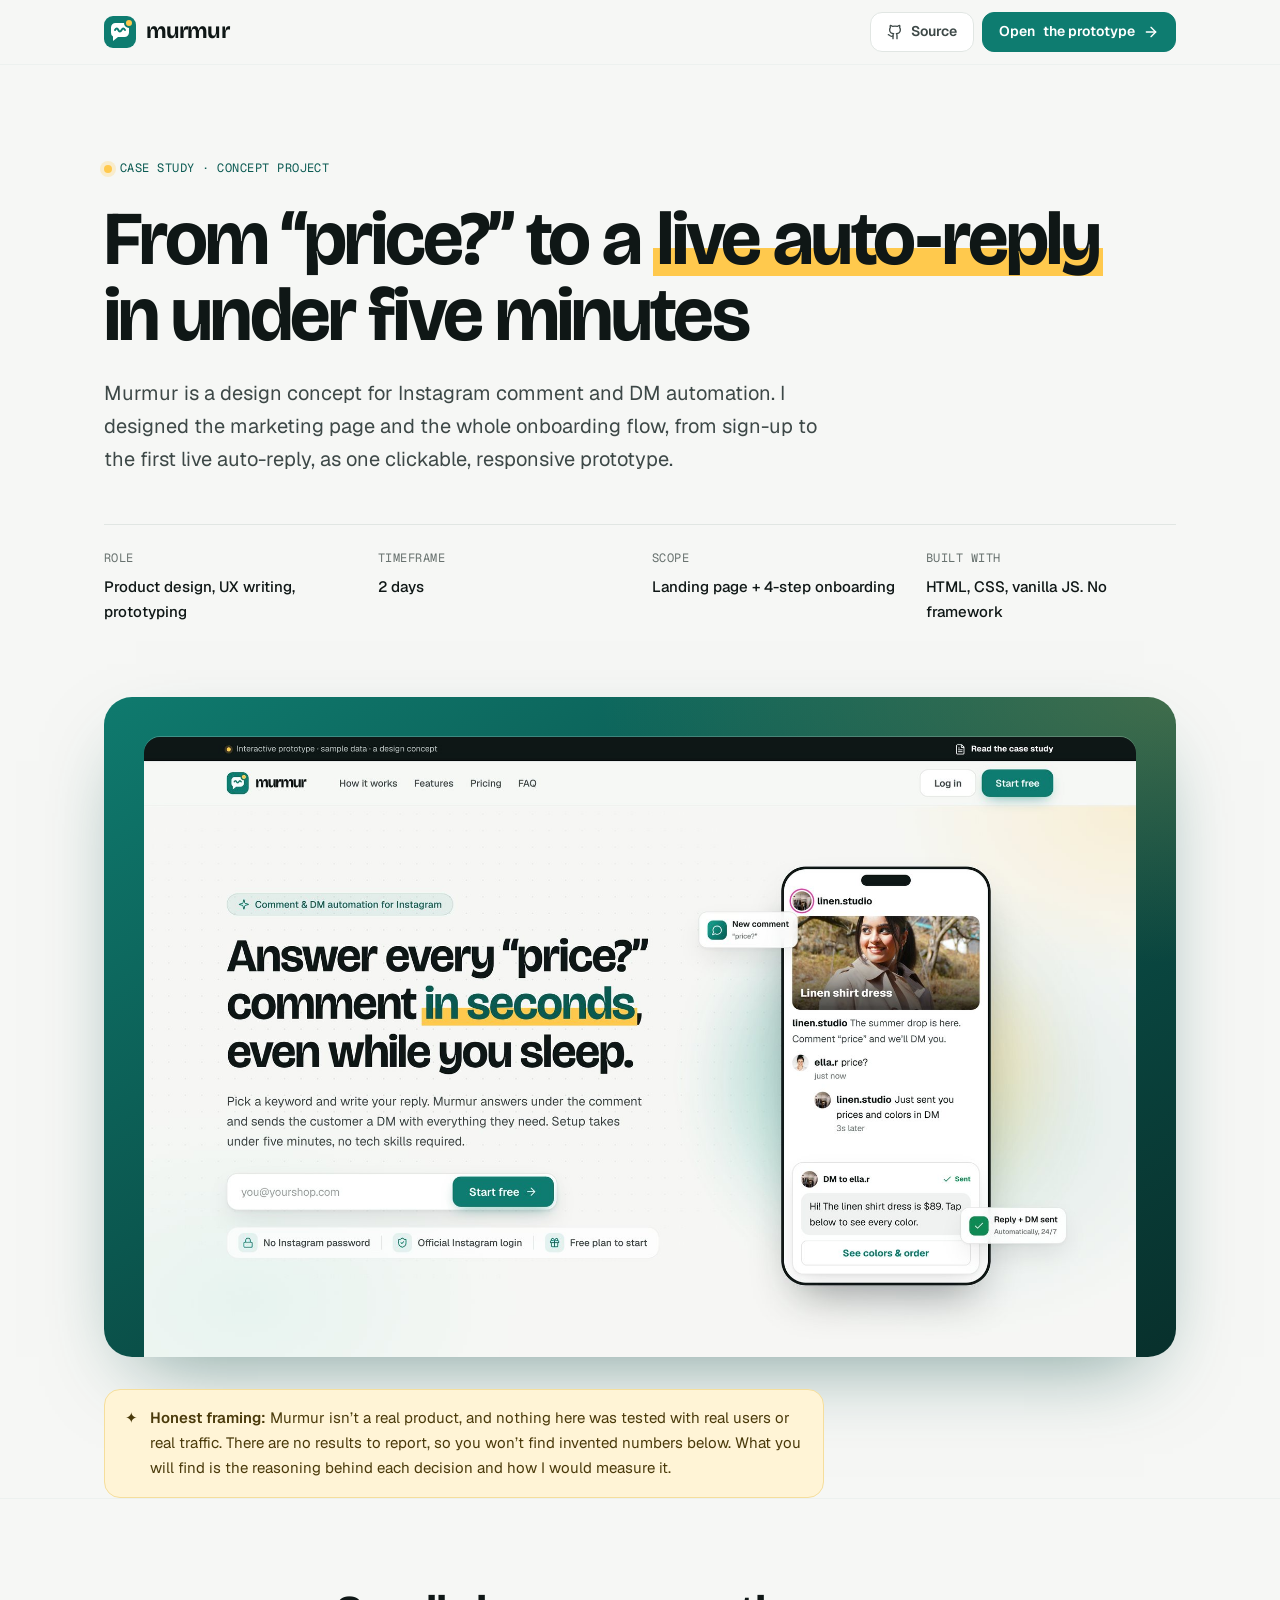
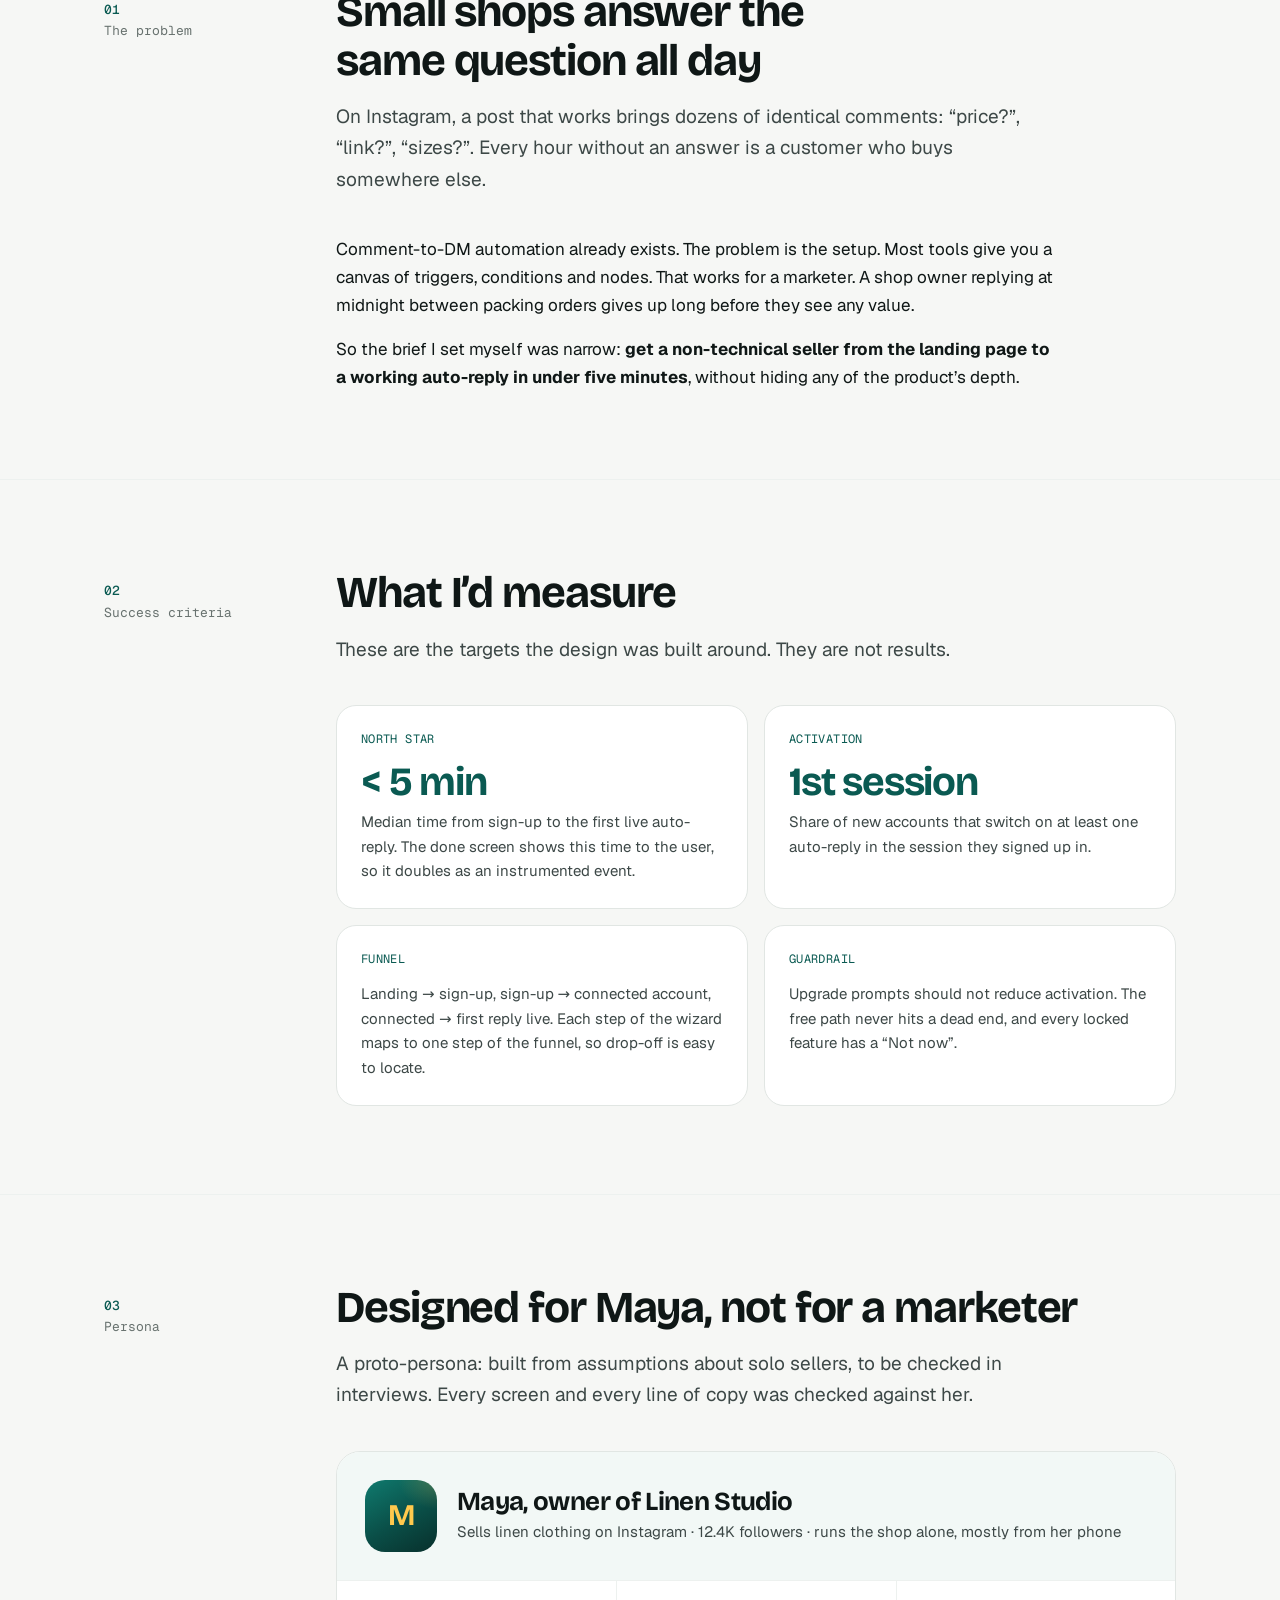
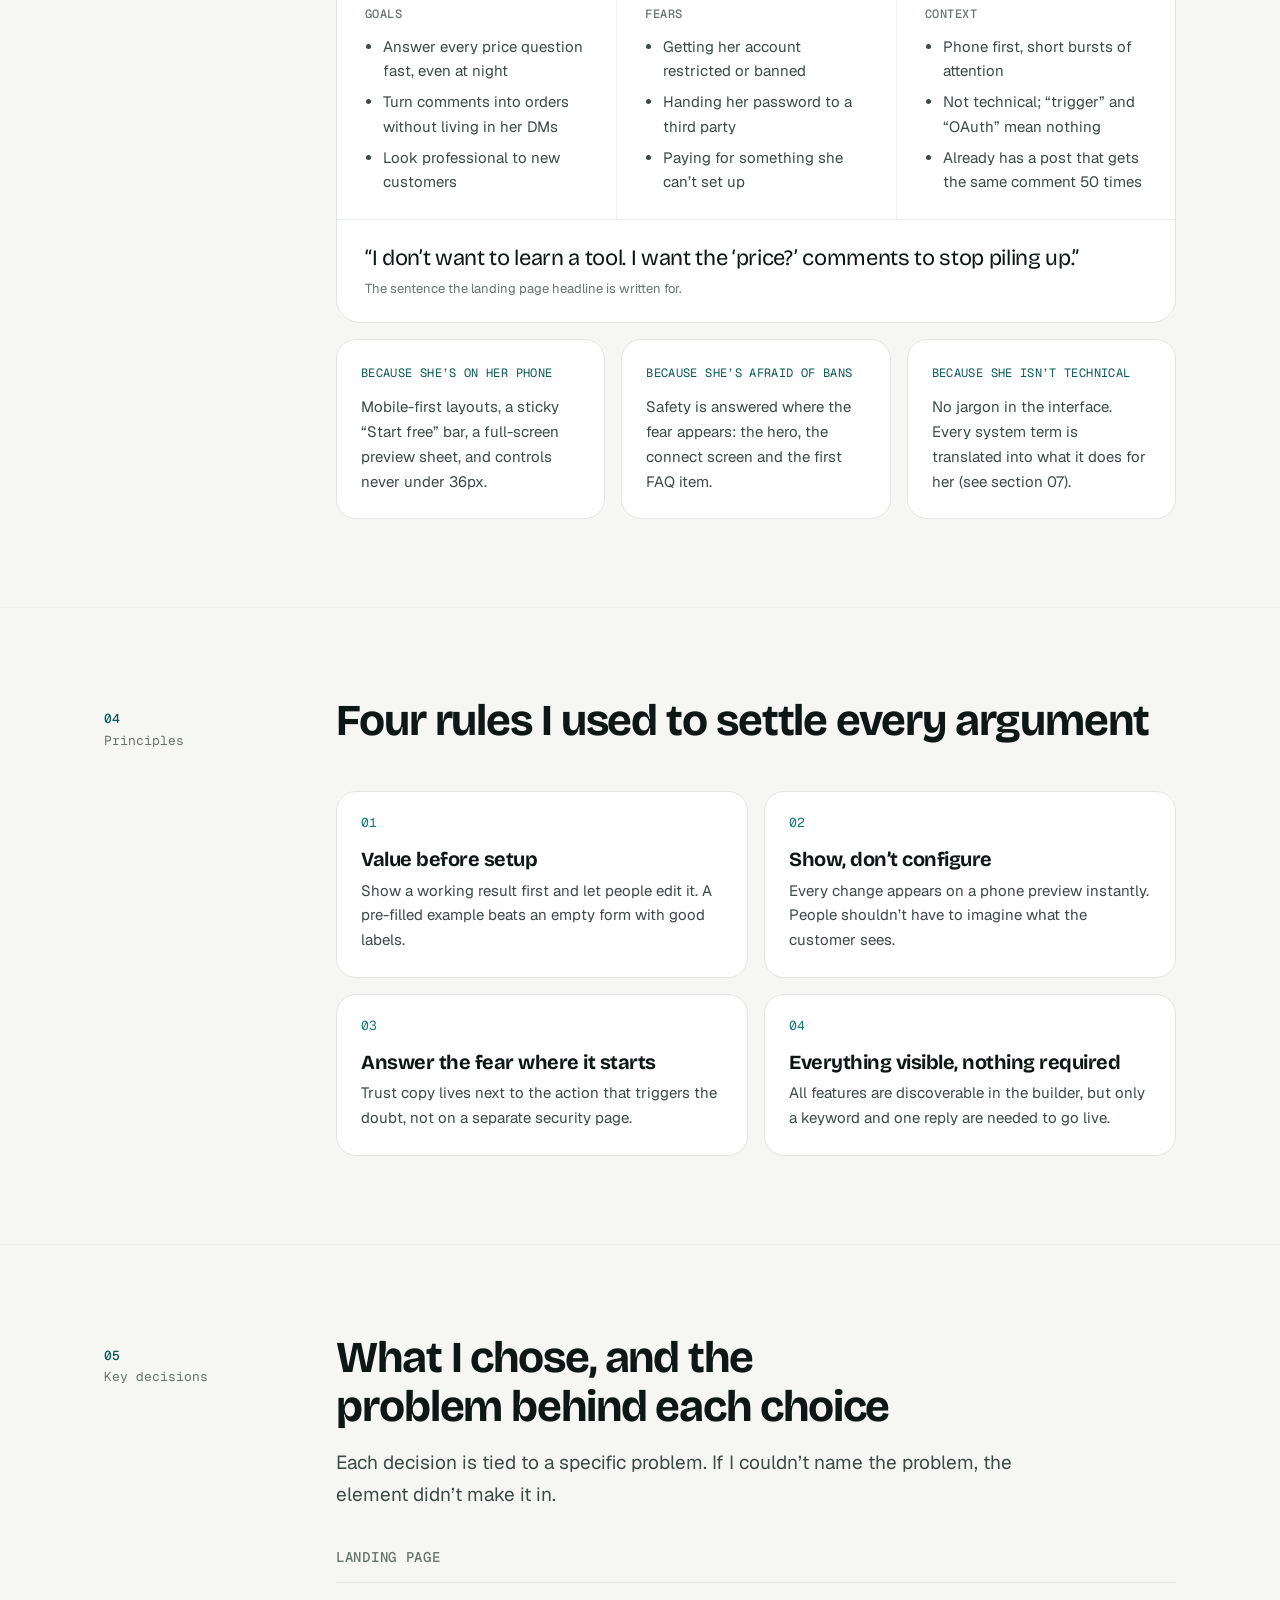
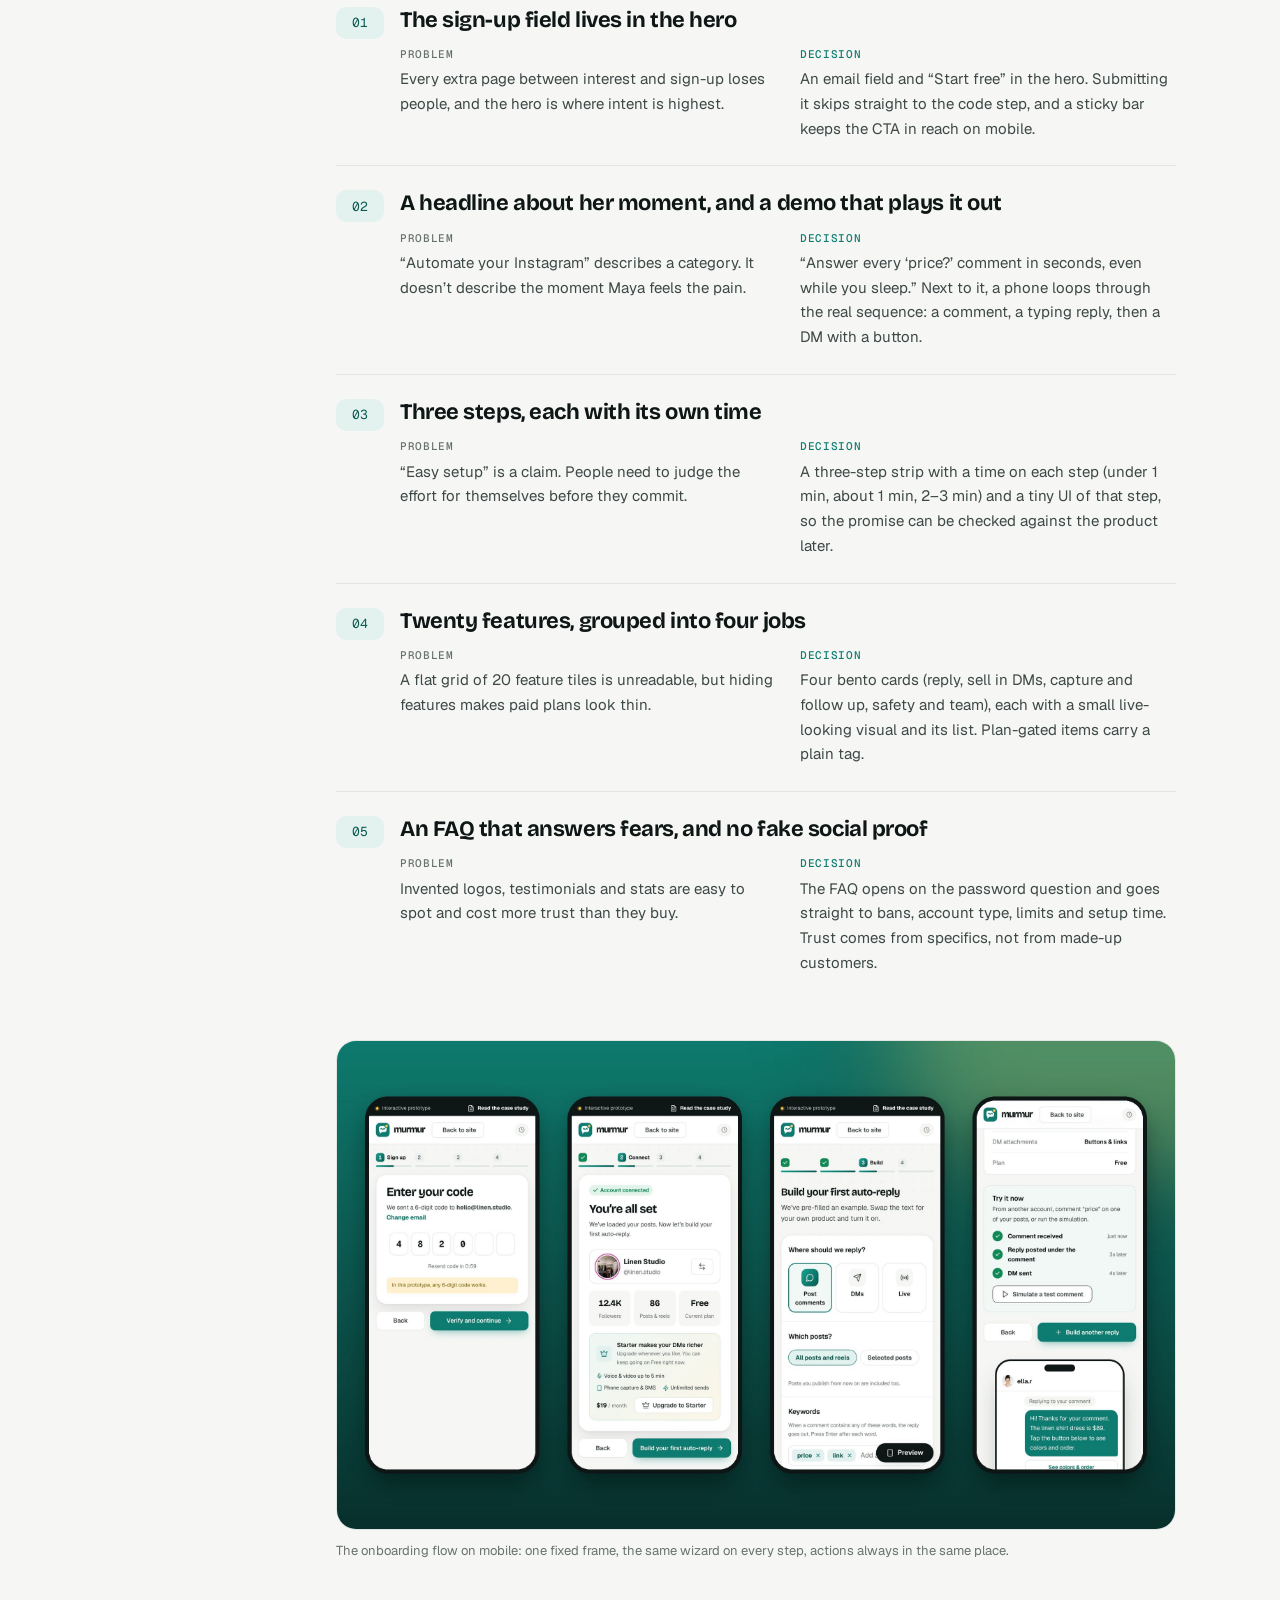
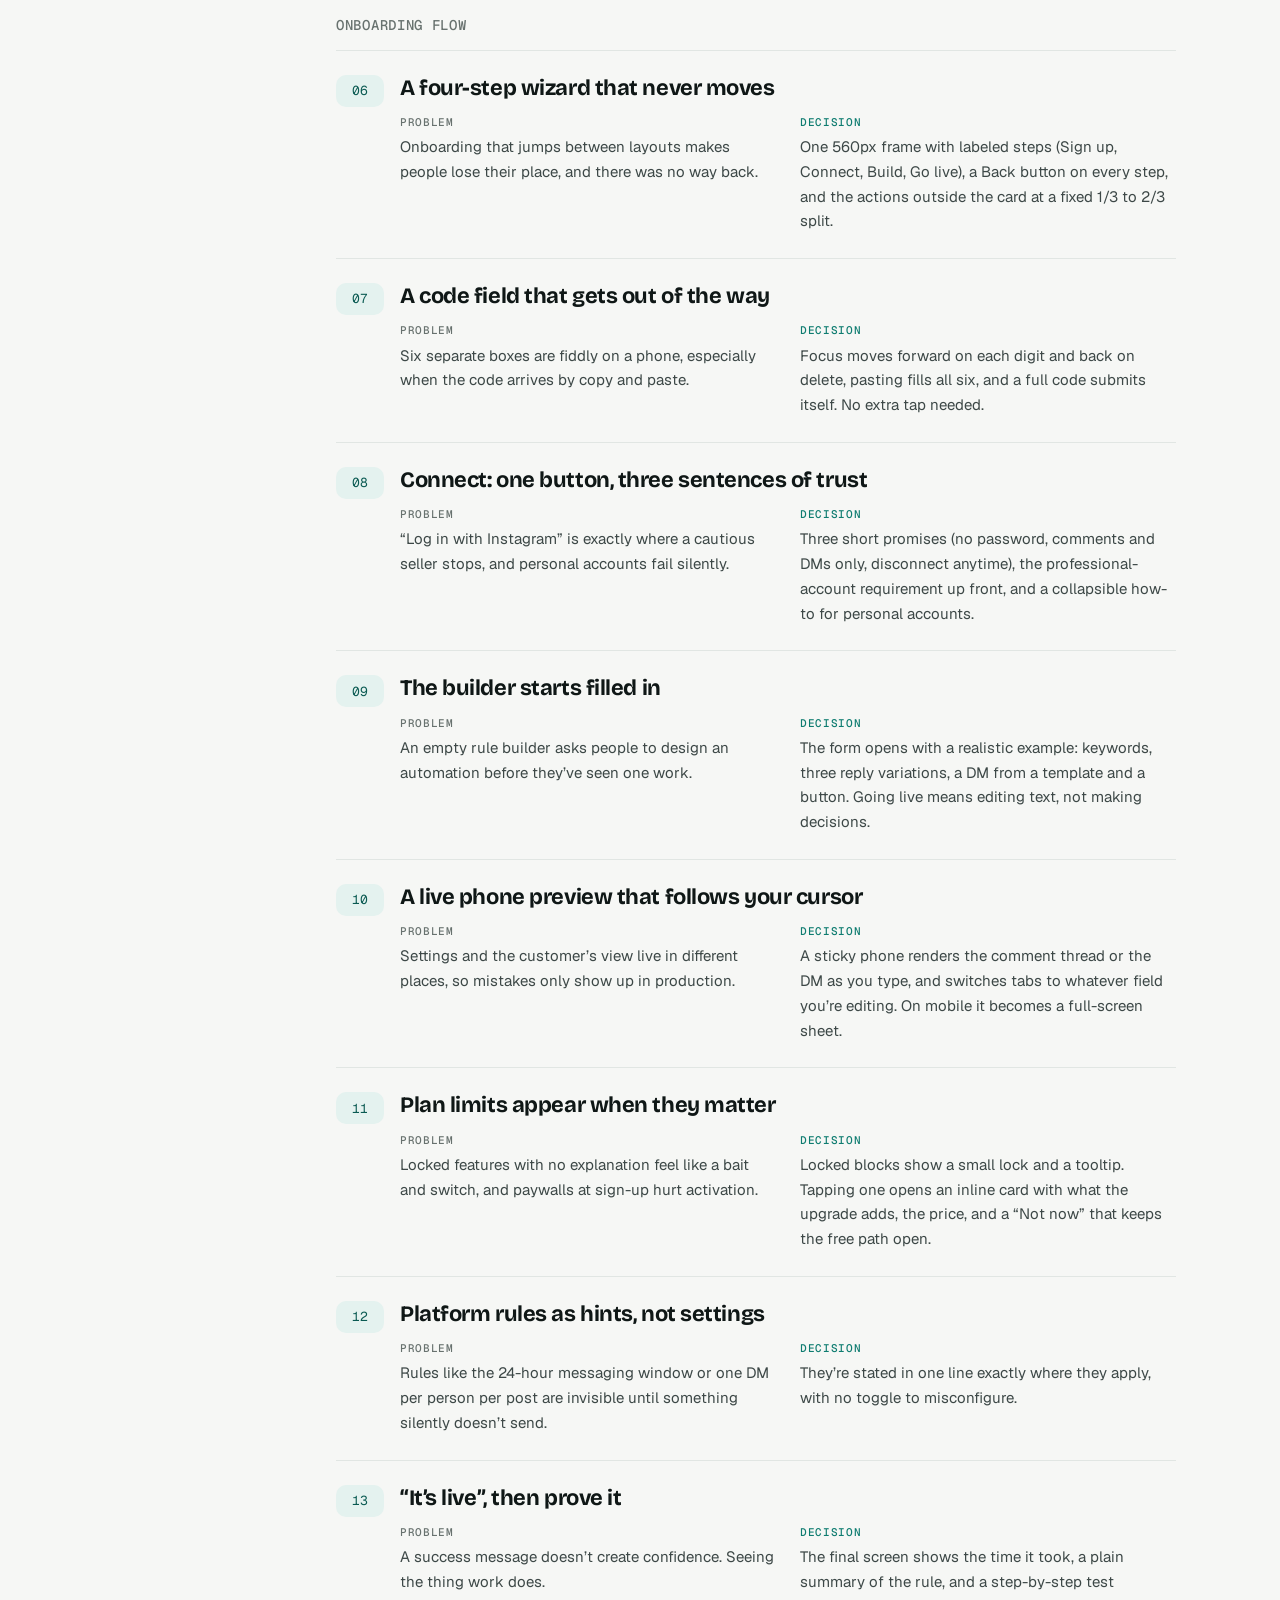
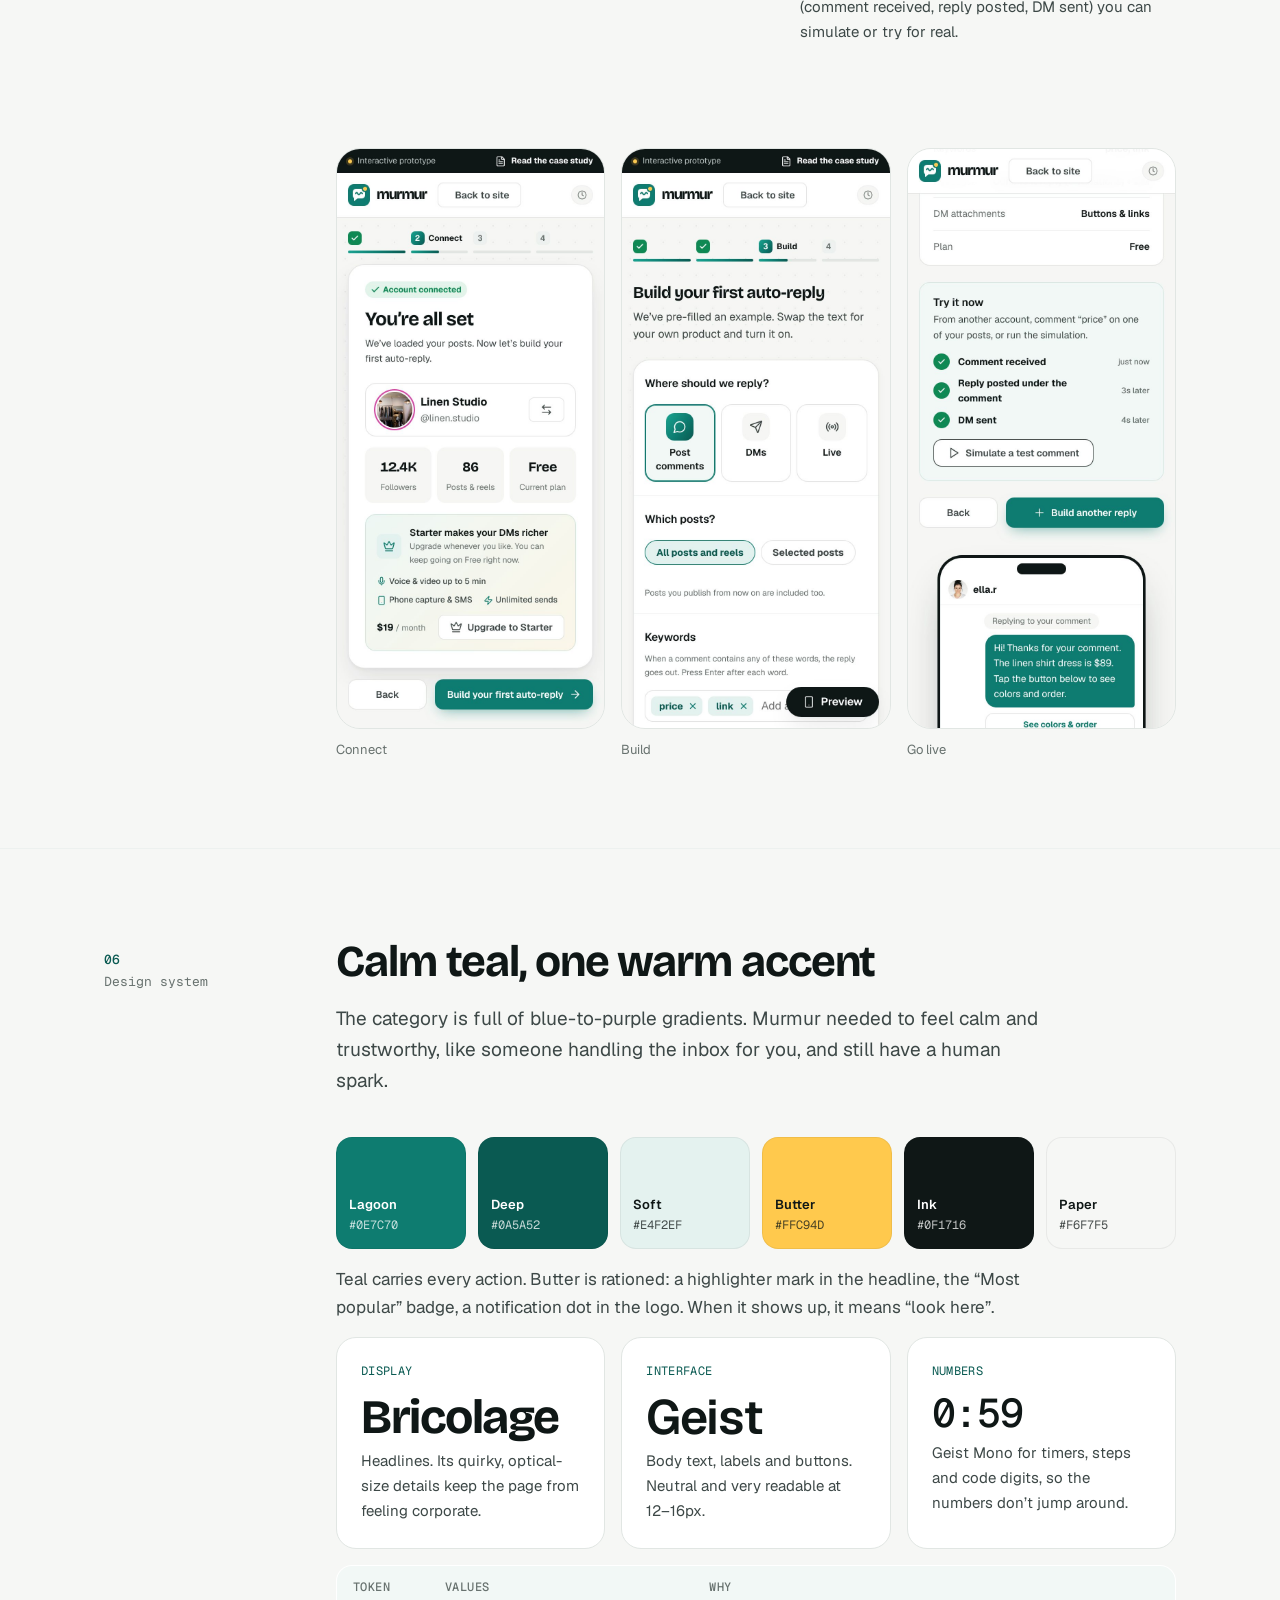
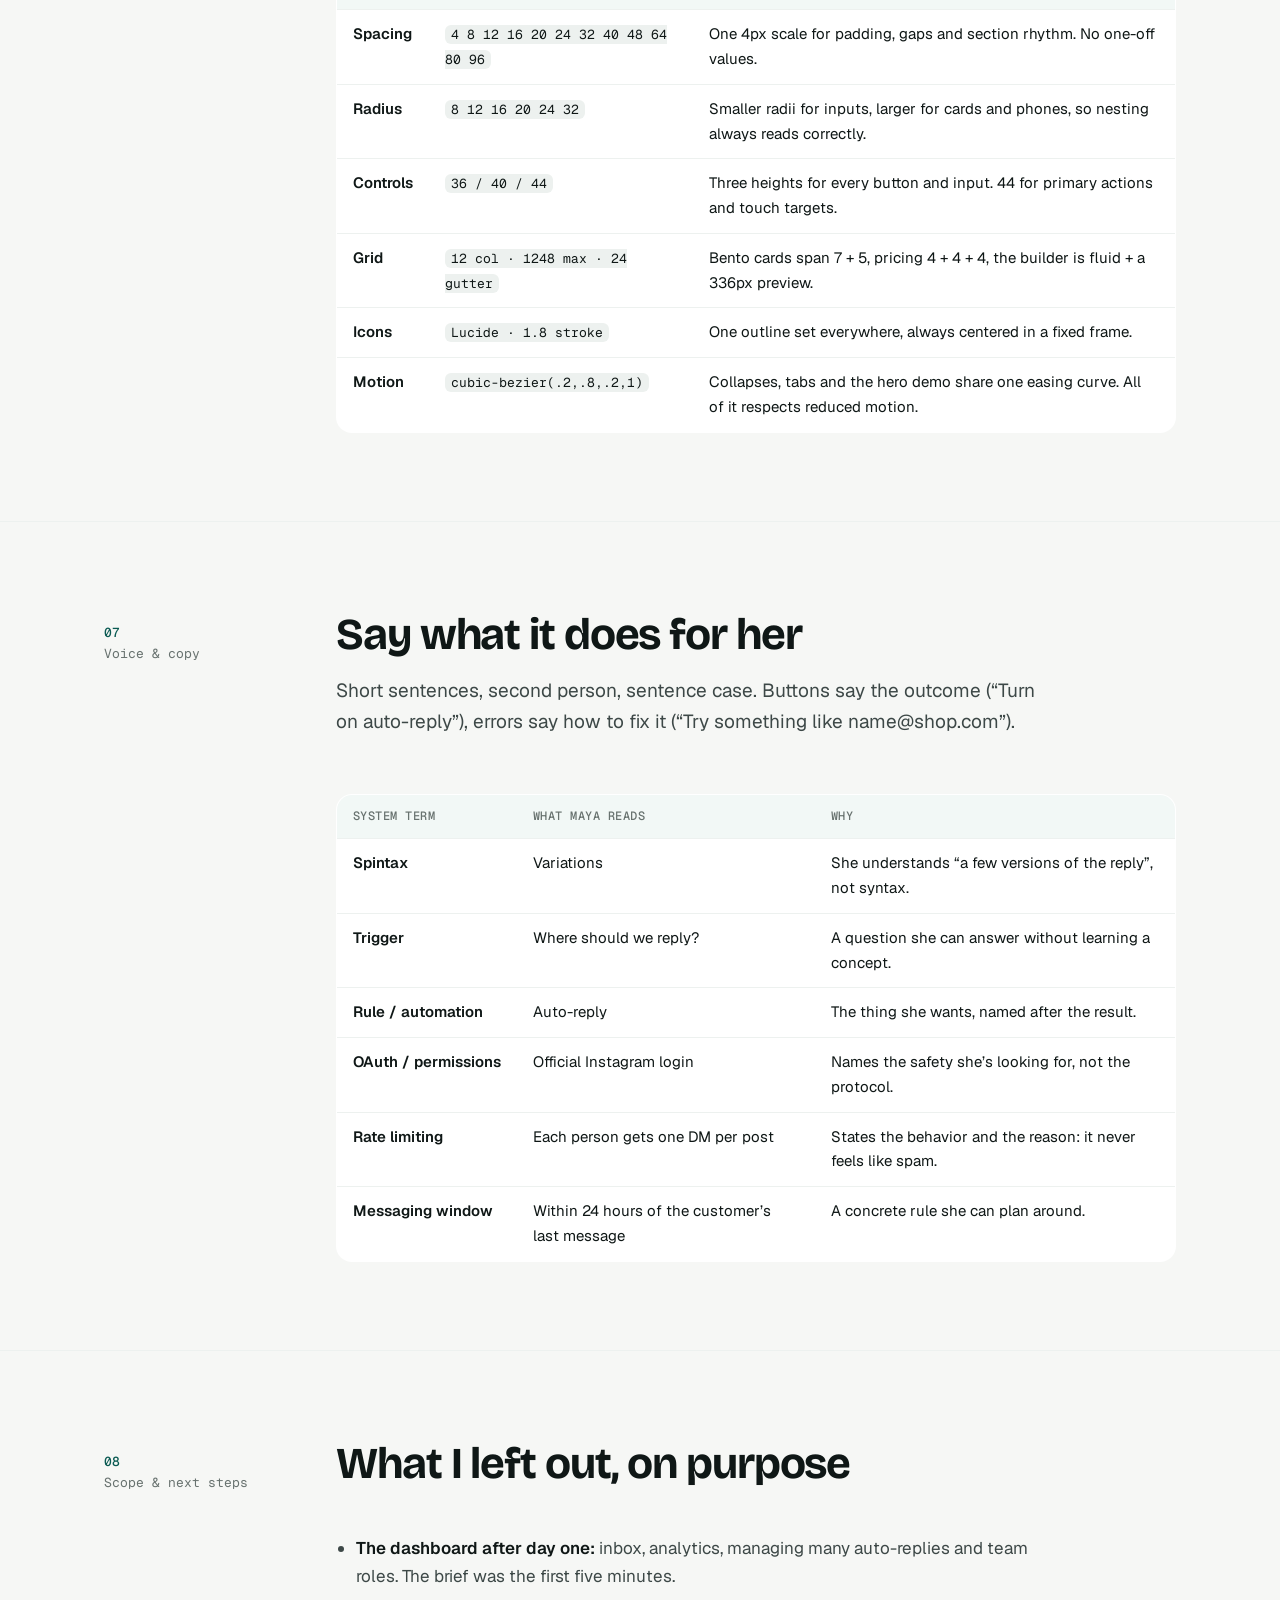
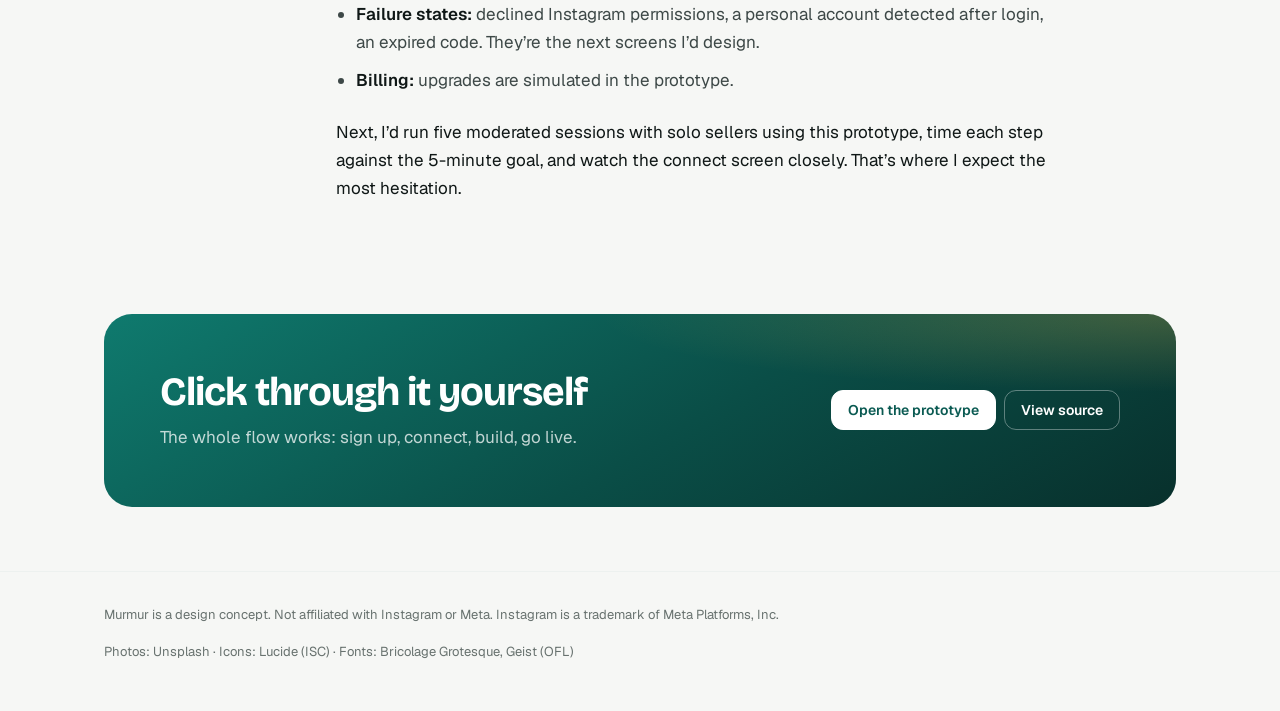
==== case-study.html @ b7e3a45d "Murmur: landing page, onboarding prototype and case study Co-Authored-By: Claude Opus 5.5 <noreply@a" ====
<!doctype html>
<html lang="en" dir="ltr">
<head>
<meta charset="utf-8">
<meta name="viewport" content="width=device-width, initial-scale=1, viewport-fit=cover">
<title>Murmur case study</title>
<meta name="description" content="How Murmur's onboarding was designed: the problem, the persona, the principles and every key decision behind a five-minute setup.">
<meta name="theme-color" content="#0E7C70">
<meta property="og:title" content="Murmur case study">
<meta property="og:description" content="How Murmur's onboarding was designed: the problem, the persona, the principles and every key decision behind a five-minute setup.">
<meta property="og:image" content="https://itsrezaazizi.github.io/murmur/docs/og.jpg">
<meta name="twitter:card" content="summary_large_image">
<link rel="icon" href="[data-uri]">
<style>
@font-face{font-family:'Bricolage Grotesque';src:url([data-uri]) format('woff2');font-weight:200 800;font-style:normal;font-display:swap}
@font-face{font-family:'Geist';src:url([data-uri]) format('woff2');font-weight:100 900;font-style:normal;font-display:swap}
@font-face{font-family:'Geist Mono';src:url([data-uri]) format('woff2');font-weight:100 900;font-style:normal;font-display:swap}

:root{
  --paper:#F6F7F5; --surface:#FFFFFF; --ink:#0F1716; --ink-2:#3D4847; --muted:#68726F;
  --line:#E1E6E3; --line-2:#EDF1EF;
  --brand:#0E7C70; --brand-deep:#0A5A52; --brand-soft:#E4F2EF; --brand-tint:#F2F8F6;
  --butter:#FFC94D; --butter-soft:#FFF4D6;
  --f:'Geist', ui-sans-serif, system-ui, -apple-system, 'Segoe UI', sans-serif;
  --fd:'Bricolage Grotesque', 'Geist', ui-sans-serif, system-ui, sans-serif;
  --fm:'Geist Mono', ui-monospace, 'SF Mono', Menlo, monospace;
  --deep:radial-gradient(120% 90% at 100% 0%,rgba(255,201,77,.22) 0%,transparent 45%),linear-gradient(150deg,#0F7A6E 0%,#0A4E47 55%,#08302C 100%);
}
*{box-sizing:border-box}
html{scroll-behavior:smooth;-webkit-text-size-adjust:100%}
body{margin:0;background:var(--paper);color:var(--ink);font-family:var(--f);font-size:17px;line-height:1.65;-webkit-font-smoothing:antialiased}
a{color:var(--brand-deep);text-underline-offset:3px}
h1,h2,h3{font-family:var(--fd);margin:0;letter-spacing:-.025em;line-height:1.12;text-wrap:balance;font-weight:700}
p{margin:0}
::selection{background:var(--butter)}
.wrap{max-width:1120px;margin-inline:auto;padding-inline:24px}
.col{max-width:720px}
@media (max-width:640px){.wrap{padding-inline:16px}body{font-size:16px}}

/* top bar */
.top{position:sticky;top:0;z-index:10;background:rgba(246,247,245,.85);backdrop-filter:blur(12px);border-bottom:1px solid var(--line-2)}
.top .wrap{display:flex;align-items:center;gap:16px;height:64px}
.logo{display:inline-flex;align-items:center;gap:10px;color:var(--ink);text-decoration:none}
.logo-svg{width:32px;height:32px}
.logo-word{font-family:var(--fd);font-weight:700;font-size:22px;letter-spacing:-.04em;line-height:1;padding-bottom:2px}
.top nav{margin-inline-start:auto;display:flex;gap:8px}
.btn{display:inline-flex;align-items:center;gap:8px;height:40px;padding-inline:16px;border-radius:12px;font-weight:600;font-size:14px;text-decoration:none;white-space:nowrap;border:1px solid var(--line);background:var(--surface);color:var(--ink-2)}
.btn:hover{border-color:var(--ink-2)}
.btn.pri{background:var(--brand);border-color:var(--brand);color:#fff}
.btn.pri:hover{background:var(--brand-deep)}
.btn svg{width:16px;height:16px;stroke:currentColor;fill:none;stroke-width:2;stroke-linecap:round;stroke-linejoin:round}
@media (max-width:560px){.top .gh{display:none}}
@media (max-width:380px){.top .long{display:none}}

/* hero */
.hero{padding-block:88px 56px}
.kicker{display:inline-flex;align-items:center;gap:8px;font-family:var(--fm);font-size:12px;letter-spacing:.04em;text-transform:uppercase;color:var(--brand-deep)}
.kicker::before{content:"";width:8px;height:8px;border-radius:50%;background:var(--butter);box-shadow:0 0 0 4px rgba(255,201,77,.25)}
.hero h1{font-size:clamp(40px,6vw,76px);letter-spacing:-.035em;line-height:1;margin-top:20px;max-width:14em;font-variation-settings:"opsz" 96}
.hl{white-space:nowrap;background:linear-gradient(transparent 60%,var(--butter) 60%,var(--butter) 90%,transparent 90%);padding-inline:.05em}
.hero .lead{font-size:20px;color:var(--ink-2);margin-top:24px;max-width:36em}
.meta{display:grid;grid-template-columns:repeat(4,minmax(0,1fr));gap:24px;margin-top:48px;padding-top:24px;border-top:1px solid var(--line)}
.meta dt{font-family:var(--fm);font-size:12px;text-transform:uppercase;letter-spacing:.04em;color:var(--muted)}
.meta dd{margin:6px 0 0;font-weight:500;font-size:15px}
@media (max-width:760px){.meta{grid-template-columns:repeat(2,minmax(0,1fr))}.hero{padding-block:56px 40px}}

.cover{border-radius:28px;overflow:hidden;background:var(--deep);padding:40px 40px 0;box-shadow:0 32px 80px -32px rgba(10,74,68,.55)}
.cover img{display:block;width:100%;border-radius:16px 16px 0 0;box-shadow:0 -1px 0 rgba(255,255,255,.2)}
@media (max-width:640px){.cover{padding:16px 16px 0;border-radius:20px}}

.note{display:flex;gap:12px;align-items:flex-start;background:var(--butter-soft);border:1px solid #F5DE9C;border-radius:16px;padding:16px 20px;margin-top:32px;font-size:15px;color:#4A3A0B}
.note b{font-weight:600}

/* sections */
section.s{padding-block:88px;border-top:1px solid var(--line-2)}
.s-head{display:grid;grid-template-columns:200px minmax(0,1fr);gap:32px;align-items:start}
.s-num{font-family:var(--fm);font-size:13px;color:var(--muted);padding-top:12px}
.s-num b{display:block;color:var(--brand-deep);font-weight:500}
.s h2{font-size:clamp(30px,3.8vw,44px)}
.s .intro{font-size:19px;color:var(--ink-2);margin-top:16px}
.s-body{margin-top:40px;margin-inline-start:232px}
.s-body > p + p{margin-top:16px}
@media (max-width:900px){.s-head{grid-template-columns:minmax(0,1fr);gap:8px}.s-num{padding-top:0}.s-body{margin-inline-start:0}section.s{padding-block:64px}}

/* cards */
.grid2{display:grid;grid-template-columns:repeat(2,minmax(0,1fr));gap:16px}
.grid3{display:grid;grid-template-columns:repeat(3,minmax(0,1fr));gap:16px}
@media (max-width:760px){.grid2,.grid3{grid-template-columns:minmax(0,1fr)}}
.card{background:var(--surface);border:1px solid var(--line);border-radius:20px;padding:24px}
.card h3{font-size:20px}
.card p{color:var(--ink-2);font-size:15px;margin-top:8px}
.card .k{font-family:var(--fm);font-size:12px;color:var(--brand-deep);letter-spacing:.03em;text-transform:uppercase;display:block;margin-bottom:12px}
.metric{font-family:var(--fd);font-size:40px;font-weight:700;letter-spacing:-.03em;line-height:1;color:var(--brand-deep)}

/* persona */
.persona{background:var(--surface);border:1px solid var(--line);border-radius:24px;overflow:hidden}
.p-top{display:flex;gap:20px;align-items:center;padding:28px;background:var(--brand-tint);border-bottom:1px solid var(--line-2)}
.p-av{width:72px;height:72px;border-radius:20px;background:var(--deep);display:grid;place-items:center;color:var(--butter);font-family:var(--fd);font-size:30px;font-weight:700;flex:none}
.p-top h3{font-size:26px}
.p-top p{color:var(--ink-2);font-size:15px;margin-top:4px}
.p-cols{display:grid;grid-template-columns:repeat(3,minmax(0,1fr))}
.p-cols > div{padding:24px 28px}
.p-cols > div + div{border-inline-start:1px solid var(--line-2)}
.p-cols h4{margin:0 0 10px;font-family:var(--fm);font-size:12px;font-weight:500;text-transform:uppercase;letter-spacing:.04em;color:var(--muted)}
.p-cols ul{margin:0;padding-inline-start:18px;font-size:15px;color:var(--ink-2);display:flex;flex-direction:column;gap:6px}
.quote{padding:24px 28px;border-top:1px solid var(--line-2);font-family:var(--fd);font-size:22px;letter-spacing:-.015em;line-height:1.3}
.quote small{display:block;font-family:var(--f);font-size:13px;color:var(--muted);letter-spacing:0;margin-top:8px}
@media (max-width:760px){.p-cols{grid-template-columns:minmax(0,1fr)}.p-cols > div + div{border-inline-start:0;border-top:1px solid var(--line-2)}}

/* principles */
.pr{counter-reset:pr;display:grid;grid-template-columns:repeat(2,minmax(0,1fr));gap:16px}
.pr .card{position:relative;padding-top:56px}
.pr .card::before{counter-increment:pr;content:"0" counter(pr);position:absolute;top:20px;left:24px;font-family:var(--fm);font-size:13px;color:var(--brand)}
@media (max-width:760px){.pr{grid-template-columns:minmax(0,1fr)}}

/* decisions */
.dgroup{margin-top:56px}
.dgroup:first-child{margin-top:0}
.dgroup > h3{font-size:14px;font-family:var(--fm);font-weight:500;text-transform:uppercase;letter-spacing:.05em;color:var(--muted);margin-bottom:16px}
.dec{display:grid;grid-template-columns:48px minmax(0,1fr);gap:16px;padding-block:24px;border-top:1px solid var(--line)}
.dec .n{font-family:var(--fm);font-size:13px;color:var(--brand-deep);background:var(--brand-soft);border-radius:10px;height:32px;display:grid;place-items:center}
.dec h4{margin:0;font-family:var(--fd);font-size:22px;font-weight:700;letter-spacing:-.02em;line-height:1.2}
.pd{display:grid;grid-template-columns:repeat(2,minmax(0,1fr));gap:24px;margin-top:12px}
.pd div{font-size:15px;color:var(--ink-2)}
.pd b{display:block;font-family:var(--fm);font-size:11px;font-weight:500;text-transform:uppercase;letter-spacing:.06em;color:var(--muted);margin-bottom:4px}
.pd div:last-child b{color:var(--brand)}
@media (max-width:640px){.pd{grid-template-columns:minmax(0,1fr);gap:12px}.dec{grid-template-columns:minmax(0,1fr)}.dec .n{width:48px}}

figure{margin:40px 0 0}
figure img{display:block;width:100%;border-radius:20px;border:1px solid var(--line);background:#fff}
figcaption{font-size:13px;color:var(--muted);margin-top:10px}
.shots{display:grid;grid-template-columns:repeat(3,minmax(0,1fr));gap:16px;align-items:start}
.shots img{border-radius:24px}
@media (max-width:760px){.shots{grid-template-columns:repeat(3,minmax(200px,1fr));overflow-x:auto;scroll-snap-type:x mandatory;padding-bottom:8px}.shots figure{scroll-snap-align:start}}

/* system */
.sw{display:grid;grid-template-columns:repeat(6,minmax(0,1fr));gap:12px}
.sw div{border-radius:16px;height:112px;padding:12px;display:flex;flex-direction:column;justify-content:flex-end;font-size:12px;border:1px solid rgba(0,0,0,.06)}
.sw b{font-weight:600;font-size:13px}
.sw span{font-family:var(--fm);opacity:.75}
@media (max-width:760px){.sw{grid-template-columns:repeat(3,minmax(0,1fr))}}
.type{display:grid;grid-template-columns:repeat(3,minmax(0,1fr));gap:16px;margin-top:16px}
.type .card .big{font-size:48px;line-height:1;letter-spacing:-.03em}
@media (max-width:760px){.type{grid-template-columns:minmax(0,1fr)}}
.tok{width:100%;border-collapse:collapse;font-size:15px;margin-top:16px;background:var(--surface);border-radius:16px;overflow:hidden;border:1px solid var(--line)}
.tok th,.tok td{text-align:start;padding:12px 16px;border-top:1px solid var(--line-2);vertical-align:top}
.tok th{font-family:var(--fm);font-size:12px;font-weight:500;text-transform:uppercase;letter-spacing:.04em;color:var(--muted);background:var(--brand-tint);border-top:0}
.tok td:first-child{font-weight:600;white-space:nowrap}
.tok code{font-family:var(--fm);font-size:13px;background:var(--line-2);padding:1px 6px;border-radius:6px}
.tablewrap{overflow-x:auto}

ul.plain{margin:0;padding-inline-start:20px;display:flex;flex-direction:column;gap:10px;color:var(--ink-2)}
ul.plain b{color:var(--ink);font-weight:600}

.end{margin-block:24px 64px;background:var(--deep);border-radius:28px;color:#fff;padding:56px;display:flex;justify-content:space-between;align-items:center;gap:24px;flex-wrap:wrap}
.end h2{color:#fff;font-size:clamp(28px,3.4vw,40px)}
.end p{color:rgba(255,255,255,.75);margin-top:8px}
.end .btn{background:#fff;border-color:#fff;color:var(--brand-deep)}
.end .btn.ghost{background:transparent;color:#fff;border-color:rgba(255,255,255,.35)}
@media (max-width:640px){.end{padding:32px}}
footer{padding-block:32px 48px;color:var(--muted);font-size:13px;border-top:1px solid var(--line-2)}
footer .wrap{display:flex;justify-content:space-between;gap:16px;flex-wrap:wrap}

</style>
</head>
<body>

<header class="top"><div class="wrap">
  <a class="logo" href="index.html" aria-label="Murmur prototype"><svg class="logo-svg" viewBox="0 0 32 32" aria-hidden="true"><rect width="32" height="32" rx="9" fill="#0E7C70"/><path d="M7 11.5A4.5 4.5 0 0 1 11.5 7h9A4.5 4.5 0 0 1 25 11.5v5a4.5 4.5 0 0 1-4.5 4.5H14l-5 4v-4.4A4.5 4.5 0 0 1 7 16.5z" fill="#fff"/><path d="M11 14c1.2-1.9 2.4-1.9 3.3 0s2.1 1.9 3.3 0 2.1-1.9 3.4 0" fill="none" stroke="#0E7C70" stroke-width="2" stroke-linecap="round"/><circle cx="25" cy="7" r="4" fill="#FFC94D" stroke="#0E7C70" stroke-width="2"/></svg><span class="logo-word">murmur</span></a>
  <nav>
    <a class="btn gh" href="https://github.com/itsrezaazizi/murmur"><svg viewBox="0 0 24 24"><path d="M15 22v-4a4.8 4.8 0 0 0-1-3.5c3 0 6-2 6-5.5.08-1.25-.27-2.48-1-3.5.28-1.15.28-2.35 0-3.5 0 0-1 0-3 1.5-2.64-.5-5.36-.5-8 0C6 2 5 2 5 2c-.3 1.15-.3 2.35 0 3.5A5.403 5.403 0 0 0 4 9c0 3.5 3 5.5 6 5.5-.39.49-.68 1.05-.85 1.65-.17.6-.22 1.23-.15 1.85v4"/><path d="M9 18c-4.51 2-5-2-7-2"/></svg>Source</a>
    <a class="btn pri" href="index.html">Open<span class="long"> the prototype</span><svg viewBox="0 0 24 24"><path d="M5 12h14"/><path d="m12 5 7 7-7 7"/></svg></a>
  </nav>
</div></header>

<main>
<div class="wrap hero">
  <span class="kicker">Case study · Concept project</span>
  <h1>From “price?” to a <span class="hl">live auto&#8209;reply</span> in under five minutes</h1>
  <p class="lead">Murmur is a design concept for Instagram comment and DM automation. I designed the marketing page and the whole onboarding flow, from sign-up to the first live auto-reply, as one clickable, responsive prototype.</p>
  <dl class="meta">
    <div><dt>Role</dt><dd>Product design, UX writing, prototyping</dd></div>
    <div><dt>Timeframe</dt><dd>2 days</dd></div>
    <div><dt>Scope</dt><dd>Landing page + 4-step onboarding</dd></div>
    <div><dt>Built with</dt><dd>HTML, CSS, vanilla JS. No framework</dd></div>
  </dl>
</div>

<div class="wrap">
  <div class="cover"><img src="docs/landing.jpg" alt="Murmur landing page: headline, email sign-up and an animated phone showing a comment, an auto-reply and a DM"></div>
  <p class="note col"><span>✦</span><span><b>Honest framing:</b> Murmur isn’t a real product, and nothing here was tested with real users or real traffic. There are no results to report, so you won’t find invented numbers below. What you will find is the reasoning behind each decision and how I would measure it.</span></p>
</div>

<!-- 01 -->
<section class="s" id="problem"><div class="wrap">
  <div class="s-head"><div class="s-num"><b>01</b>The problem</div><div>
    <h2>Small shops answer the same question all day</h2>
    <p class="intro col">On Instagram, a post that works brings dozens of identical comments: “price?”, “link?”, “sizes?”. Every hour without an answer is a customer who buys somewhere else.</p>
  </div></div>
  <div class="s-body col">
    <p>Comment-to-DM automation already exists. The problem is the setup. Most tools give you a canvas of triggers, conditions and nodes. That works for a marketer. A shop owner replying at midnight between packing orders gives up long before they see any value.</p>
    <p>So the brief I set myself was narrow: <b>get a non-technical seller from the landing page to a working auto-reply in under five minutes</b>, without hiding any of the product’s depth.</p>
  </div>
</div></section>

<!-- 02 -->
<section class="s" id="goals"><div class="wrap">
  <div class="s-head"><div class="s-num"><b>02</b>Success criteria</div><div>
    <h2>What I’d measure</h2>
    <p class="intro col">These are the targets the design was built around. They are not results.</p>
  </div></div>
  <div class="s-body">
    <div class="grid2">
      <div class="card"><span class="k">North star</span><div class="metric">&lt; 5 min</div><p>Median time from sign-up to the first live auto-reply. The done screen shows this time to the user, so it doubles as an instrumented event.</p></div>
      <div class="card"><span class="k">Activation</span><div class="metric">1st session</div><p>Share of new accounts that switch on at least one auto-reply in the session they signed up in.</p></div>
      <div class="card"><span class="k">Funnel</span><p style="margin-top:0">Landing → sign-up, sign-up → connected account, connected → first reply live. Each step of the wizard maps to one step of the funnel, so drop-off is easy to locate.</p></div>
      <div class="card"><span class="k">Guardrail</span><p style="margin-top:0">Upgrade prompts should not reduce activation. The free path never hits a dead end, and every locked feature has a “Not now”.</p></div>
    </div>
  </div>
</div></section>

<!-- 03 -->
<section class="s" id="persona"><div class="wrap">
  <div class="s-head"><div class="s-num"><b>03</b>Persona</div><div>
    <h2>Designed for Maya, not for a marketer</h2>
    <p class="intro col">A proto-persona: built from assumptions about solo sellers, to be checked in interviews. Every screen and every line of copy was checked against her.</p>
  </div></div>
  <div class="s-body">
    <div class="persona">
      <div class="p-top"><div class="p-av">M</div><div><h3>Maya, owner of Linen Studio</h3><p>Sells linen clothing on Instagram · 12.4K followers · runs the shop alone, mostly from her phone</p></div></div>
      <div class="p-cols">
        <div><h4>Goals</h4><ul><li>Answer every price question fast, even at night</li><li>Turn comments into orders without living in her DMs</li><li>Look professional to new customers</li></ul></div>
        <div><h4>Fears</h4><ul><li>Getting her account restricted or banned</li><li>Handing her password to a third party</li><li>Paying for something she can’t set up</li></ul></div>
        <div><h4>Context</h4><ul><li>Phone first, short bursts of attention</li><li>Not technical; “trigger” and “OAuth” mean nothing</li><li>Already has a post that gets the same comment 50 times</li></ul></div>
      </div>
      <div class="quote">“I don’t want to learn a tool. I want the ‘price?’ comments to stop piling up.”<small>The sentence the landing page headline is written for.</small></div>
    </div>
    <div class="grid3" style="margin-top:16px">
      <div class="card"><span class="k">Because she’s on her phone</span><p style="margin-top:0">Mobile-first layouts, a sticky “Start free” bar, a full-screen preview sheet, and controls never under 36px.</p></div>
      <div class="card"><span class="k">Because she’s afraid of bans</span><p style="margin-top:0">Safety is answered where the fear appears: the hero, the connect screen and the first FAQ item.</p></div>
      <div class="card"><span class="k">Because she isn’t technical</span><p style="margin-top:0">No jargon in the interface. Every system term is translated into what it does for her (see section 07).</p></div>
    </div>
  </div>
</div></section>

<!-- 04 -->
<section class="s" id="principles"><div class="wrap">
  <div class="s-head"><div class="s-num"><b>04</b>Principles</div><div>
    <h2>Four rules I used to settle every argument</h2>
  </div></div>
  <div class="s-body">
    <div class="pr">
      <div class="card"><h3>Value before setup</h3><p>Show a working result first and let people edit it. A pre-filled example beats an empty form with good labels.</p></div>
      <div class="card"><h3>Show, don’t configure</h3><p>Every change appears on a phone preview instantly. People shouldn’t have to imagine what the customer sees.</p></div>
      <div class="card"><h3>Answer the fear where it starts</h3><p>Trust copy lives next to the action that triggers the doubt, not on a separate security page.</p></div>
      <div class="card"><h3>Everything visible, nothing required</h3><p>All features are discoverable in the builder, but only a keyword and one reply are needed to go live.</p></div>
    </div>
  </div>
</div></section>

<!-- 05 -->
<section class="s" id="decisions"><div class="wrap">
  <div class="s-head"><div class="s-num"><b>05</b>Key decisions</div><div>
    <h2>What I chose, and the problem behind each choice</h2>
    <p class="intro col">Each decision is tied to a specific problem. If I couldn’t name the problem, the element didn’t make it in.</p>
  </div></div>
  <div class="s-body">

    <div class="dgroup"><h3>Landing page</h3>
      <div class="dec"><span class="n">01</span><div><h4>The sign-up field lives in the hero</h4><div class="pd"><div><b>Problem</b>Every extra page between interest and sign-up loses people, and the hero is where intent is highest.</div><div><b>Decision</b>An email field and “Start free” in the hero. Submitting it skips straight to the code step, and a sticky bar keeps the CTA in reach on mobile.</div></div></div></div>
      <div class="dec"><span class="n">02</span><div><h4>A headline about her moment, and a demo that plays it out</h4><div class="pd"><div><b>Problem</b>“Automate your Instagram” describes a category. It doesn’t describe the moment Maya feels the pain.</div><div><b>Decision</b>“Answer every ‘price?’ comment in seconds, even while you sleep.” Next to it, a phone loops through the real sequence: a comment, a typing reply, then a DM with a button.</div></div></div></div>
      <div class="dec"><span class="n">03</span><div><h4>Three steps, each with its own time</h4><div class="pd"><div><b>Problem</b>“Easy setup” is a claim. People need to judge the effort for themselves before they commit.</div><div><b>Decision</b>A three-step strip with a time on each step (under 1 min, about 1 min, 2–3 min) and a tiny UI of that step, so the promise can be checked against the product later.</div></div></div></div>
      <div class="dec"><span class="n">04</span><div><h4>Twenty features, grouped into four jobs</h4><div class="pd"><div><b>Problem</b>A flat grid of 20 feature tiles is unreadable, but hiding features makes paid plans look thin.</div><div><b>Decision</b>Four bento cards (reply, sell in DMs, capture and follow up, safety and team), each with a small live-looking visual and its list. Plan-gated items carry a plain tag.</div></div></div></div>
      <div class="dec"><span class="n">05</span><div><h4>An FAQ that answers fears, and no fake social proof</h4><div class="pd"><div><b>Problem</b>Invented logos, testimonials and stats are easy to spot and cost more trust than they buy.</div><div><b>Decision</b>The FAQ opens on the password question and goes straight to bans, account type, limits and setup time. Trust comes from specifics, not from made-up customers.</div></div></div></div>
    </div>

    <figure><img src="docs/flow.jpg" alt="The four onboarding steps side by side on mobile: sign up, connect, build, go live"><figcaption>The onboarding flow on mobile: one fixed frame, the same wizard on every step, actions always in the same place.</figcaption></figure>

    <div class="dgroup"><h3>Onboarding flow</h3>
      <div class="dec"><span class="n">06</span><div><h4>A four-step wizard that never moves</h4><div class="pd"><div><b>Problem</b>Onboarding that jumps between layouts makes people lose their place, and there was no way back.</div><div><b>Decision</b>One 560px frame with labeled steps (Sign up, Connect, Build, Go live), a Back button on every step, and the actions outside the card at a fixed 1/3 to 2/3 split.</div></div></div></div>
      <div class="dec"><span class="n">07</span><div><h4>A code field that gets out of the way</h4><div class="pd"><div><b>Problem</b>Six separate boxes are fiddly on a phone, especially when the code arrives by copy and paste.</div><div><b>Decision</b>Focus moves forward on each digit and back on delete, pasting fills all six, and a full code submits itself. No extra tap needed.</div></div></div></div>
      <div class="dec"><span class="n">08</span><div><h4>Connect: one button, three sentences of trust</h4><div class="pd"><div><b>Problem</b>“Log in with Instagram” is exactly where a cautious seller stops, and personal accounts fail silently.</div><div><b>Decision</b>Three short promises (no password, comments and DMs only, disconnect anytime), the professional-account requirement up front, and a collapsible how-to for personal accounts.</div></div></div></div>
      <div class="dec"><span class="n">09</span><div><h4>The builder starts filled in</h4><div class="pd"><div><b>Problem</b>An empty rule builder asks people to design an automation before they’ve seen one work.</div><div><b>Decision</b>The form opens with a realistic example: keywords, three reply variations, a DM from a template and a button. Going live means editing text, not making decisions.</div></div></div></div>
      <div class="dec"><span class="n">10</span><div><h4>A live phone preview that follows your cursor</h4><div class="pd"><div><b>Problem</b>Settings and the customer’s view live in different places, so mistakes only show up in production.</div><div><b>Decision</b>A sticky phone renders the comment thread or the DM as you type, and switches tabs to whatever field you’re editing. On mobile it becomes a full-screen sheet.</div></div></div></div>
      <div class="dec"><span class="n">11</span><div><h4>Plan limits appear when they matter</h4><div class="pd"><div><b>Problem</b>Locked features with no explanation feel like a bait and switch, and paywalls at sign-up hurt activation.</div><div><b>Decision</b>Locked blocks show a small lock and a tooltip. Tapping one opens an inline card with what the upgrade adds, the price, and a “Not now” that keeps the free path open.</div></div></div></div>
      <div class="dec"><span class="n">12</span><div><h4>Platform rules as hints, not settings</h4><div class="pd"><div><b>Problem</b>Rules like the 24-hour messaging window or one DM per person per post are invisible until something silently doesn’t send.</div><div><b>Decision</b>They’re stated in one line exactly where they apply, with no toggle to misconfigure.</div></div></div></div>
      <div class="dec"><span class="n">13</span><div><h4>“It’s live”, then prove it</h4><div class="pd"><div><b>Problem</b>A success message doesn’t create confidence. Seeing the thing work does.</div><div><b>Decision</b>The final screen shows the time it took, a plain summary of the rule, and a step-by-step test (comment received, reply posted, DM sent) you can simulate or try for real.</div></div></div></div>
    </div>

    <div class="shots" style="margin-top:40px">
      <figure><img src="docs/m-connect.jpg" alt="Connect screen on mobile"><figcaption>Connect</figcaption></figure>
      <figure><img src="docs/m-builder.jpg" alt="Builder on mobile"><figcaption>Build</figcaption></figure>
      <figure><img src="docs/m-done.jpg" alt="Done screen on mobile"><figcaption>Go live</figcaption></figure>
    </div>
  </div>
</div></section>

<!-- 06 -->
<section class="s" id="system"><div class="wrap">
  <div class="s-head"><div class="s-num"><b>06</b>Design system</div><div>
    <h2>Calm teal, one warm accent</h2>
    <p class="intro col">The category is full of blue-to-purple gradients. Murmur needed to feel calm and trustworthy, like someone handling the inbox for you, and still have a human spark.</p>
  </div></div>
  <div class="s-body">
    <div class="sw">
      <div style="background:#0E7C70;color:#fff"><b>Lagoon</b><span>#0E7C70</span></div>
      <div style="background:#0A5A52;color:#fff"><b>Deep</b><span>#0A5A52</span></div>
      <div style="background:#E4F2EF"><b>Soft</b><span>#E4F2EF</span></div>
      <div style="background:#FFC94D"><b>Butter</b><span>#FFC94D</span></div>
      <div style="background:#0F1716;color:#fff"><b>Ink</b><span>#0F1716</span></div>
      <div style="background:#F6F7F5"><b>Paper</b><span>#F6F7F5</span></div>
    </div>
    <p style="margin-top:16px;color:var(--ink-2)" class="col">Teal carries every action. Butter is rationed: a highlighter mark in the headline, the “Most popular” badge, a notification dot in the logo. When it shows up, it means “look here”.</p>
    <div class="type">
      <div class="card"><span class="k">Display</span><div class="big" style="font-family:var(--fd);font-weight:700">Bricolage</div><p>Headlines. Its quirky, optical-size details keep the page from feeling corporate.</p></div>
      <div class="card"><span class="k">Interface</span><div class="big" style="font-family:var(--f);font-weight:600">Geist</div><p>Body text, labels and buttons. Neutral and very readable at 12–16px.</p></div>
      <div class="card"><span class="k">Numbers</span><div class="big" style="font-family:var(--fm);font-weight:500;font-size:40px">0:59</div><p>Geist Mono for timers, steps and code digits, so the numbers don’t jump around.</p></div>
    </div>
    <div class="tablewrap"><table class="tok">
      <tr><th>Token</th><th>Values</th><th>Why</th></tr>
      <tr><td>Spacing</td><td><code>4 8 12 16 20 24 32 40 48 64 80 96</code></td><td>One 4px scale for padding, gaps and section rhythm. No one-off values.</td></tr>
      <tr><td>Radius</td><td><code>8 12 16 20 24 32</code></td><td>Smaller radii for inputs, larger for cards and phones, so nesting always reads correctly.</td></tr>
      <tr><td>Controls</td><td><code>36 / 40 / 44</code></td><td>Three heights for every button and input. 44 for primary actions and touch targets.</td></tr>
      <tr><td>Grid</td><td><code>12 col · 1248 max · 24 gutter</code></td><td>Bento cards span 7 + 5, pricing 4 + 4 + 4, the builder is fluid + a 336px preview.</td></tr>
      <tr><td>Icons</td><td><code>Lucide · 1.8 stroke</code></td><td>One outline set everywhere, always centered in a fixed frame.</td></tr>
      <tr><td>Motion</td><td><code>cubic-bezier(.2,.8,.2,1)</code></td><td>Collapses, tabs and the hero demo share one easing curve. All of it respects reduced motion.</td></tr>
    </table></div>
  </div>
</div></section>

<!-- 07 -->
<section class="s" id="voice"><div class="wrap">
  <div class="s-head"><div class="s-num"><b>07</b>Voice &amp; copy</div><div>
    <h2>Say what it does for her</h2>
    <p class="intro col">Short sentences, second person, sentence case. Buttons say the outcome (“Turn on auto-reply”), errors say how to fix it (“Try something like name@shop.com”).</p>
  </div></div>
  <div class="s-body">
    <div class="tablewrap"><table class="tok">
      <tr><th>System term</th><th>What Maya reads</th><th>Why</th></tr>
      <tr><td>Spintax</td><td>Variations</td><td>She understands “a few versions of the reply”, not syntax.</td></tr>
      <tr><td>Trigger</td><td>Where should we reply?</td><td>A question she can answer without learning a concept.</td></tr>
      <tr><td>Rule / automation</td><td>Auto-reply</td><td>The thing she wants, named after the result.</td></tr>
      <tr><td>OAuth / permissions</td><td>Official Instagram login</td><td>Names the safety she’s looking for, not the protocol.</td></tr>
      <tr><td>Rate limiting</td><td>Each person gets one DM per post</td><td>States the behavior and the reason: it never feels like spam.</td></tr>
      <tr><td>Messaging window</td><td>Within 24 hours of the customer’s last message</td><td>A concrete rule she can plan around.</td></tr>
    </table></div>
  </div>
</div></section>

<!-- 08 -->
<section class="s" id="next"><div class="wrap">
  <div class="s-head"><div class="s-num"><b>08</b>Scope &amp; next steps</div><div>
    <h2>What I left out, on purpose</h2>
  </div></div>
  <div class="s-body col">
    <ul class="plain">
      <li><b>The dashboard after day one:</b> inbox, analytics, managing many auto-replies and team roles. The brief was the first five minutes.</li>
      <li><b>Failure states:</b> declined Instagram permissions, a personal account detected after login, an expired code. They’re the next screens I’d design.</li>
      <li><b>Billing:</b> upgrades are simulated in the prototype.</li>
    </ul>
    <p style="margin-top:24px">Next, I’d run five moderated sessions with solo sellers using this prototype, time each step against the 5-minute goal, and watch the connect screen closely. That’s where I expect the most hesitation.</p>
  </div>
</div></section>

<div class="wrap">
  <div class="end">
    <div><h2>Click through it yourself</h2><p>The whole flow works: sign up, connect, build, go live.</p></div>
    <div style="display:flex;gap:8px;flex-wrap:wrap"><a class="btn" href="index.html">Open the prototype</a><a class="btn ghost" href="https://github.com/itsrezaazizi/murmur">View source</a></div>
  </div>
</div>
</main>

<footer><div class="wrap">
  <span>Murmur is a design concept. Not affiliated with Instagram or Meta. Instagram is a trademark of Meta Platforms, Inc.</span>
  <span>Photos: Unsplash · Icons: Lucide (ISC) · Fonts: Bricolage Grotesque, Geist (OFL)</span>
</div></footer>
</body>
</html>
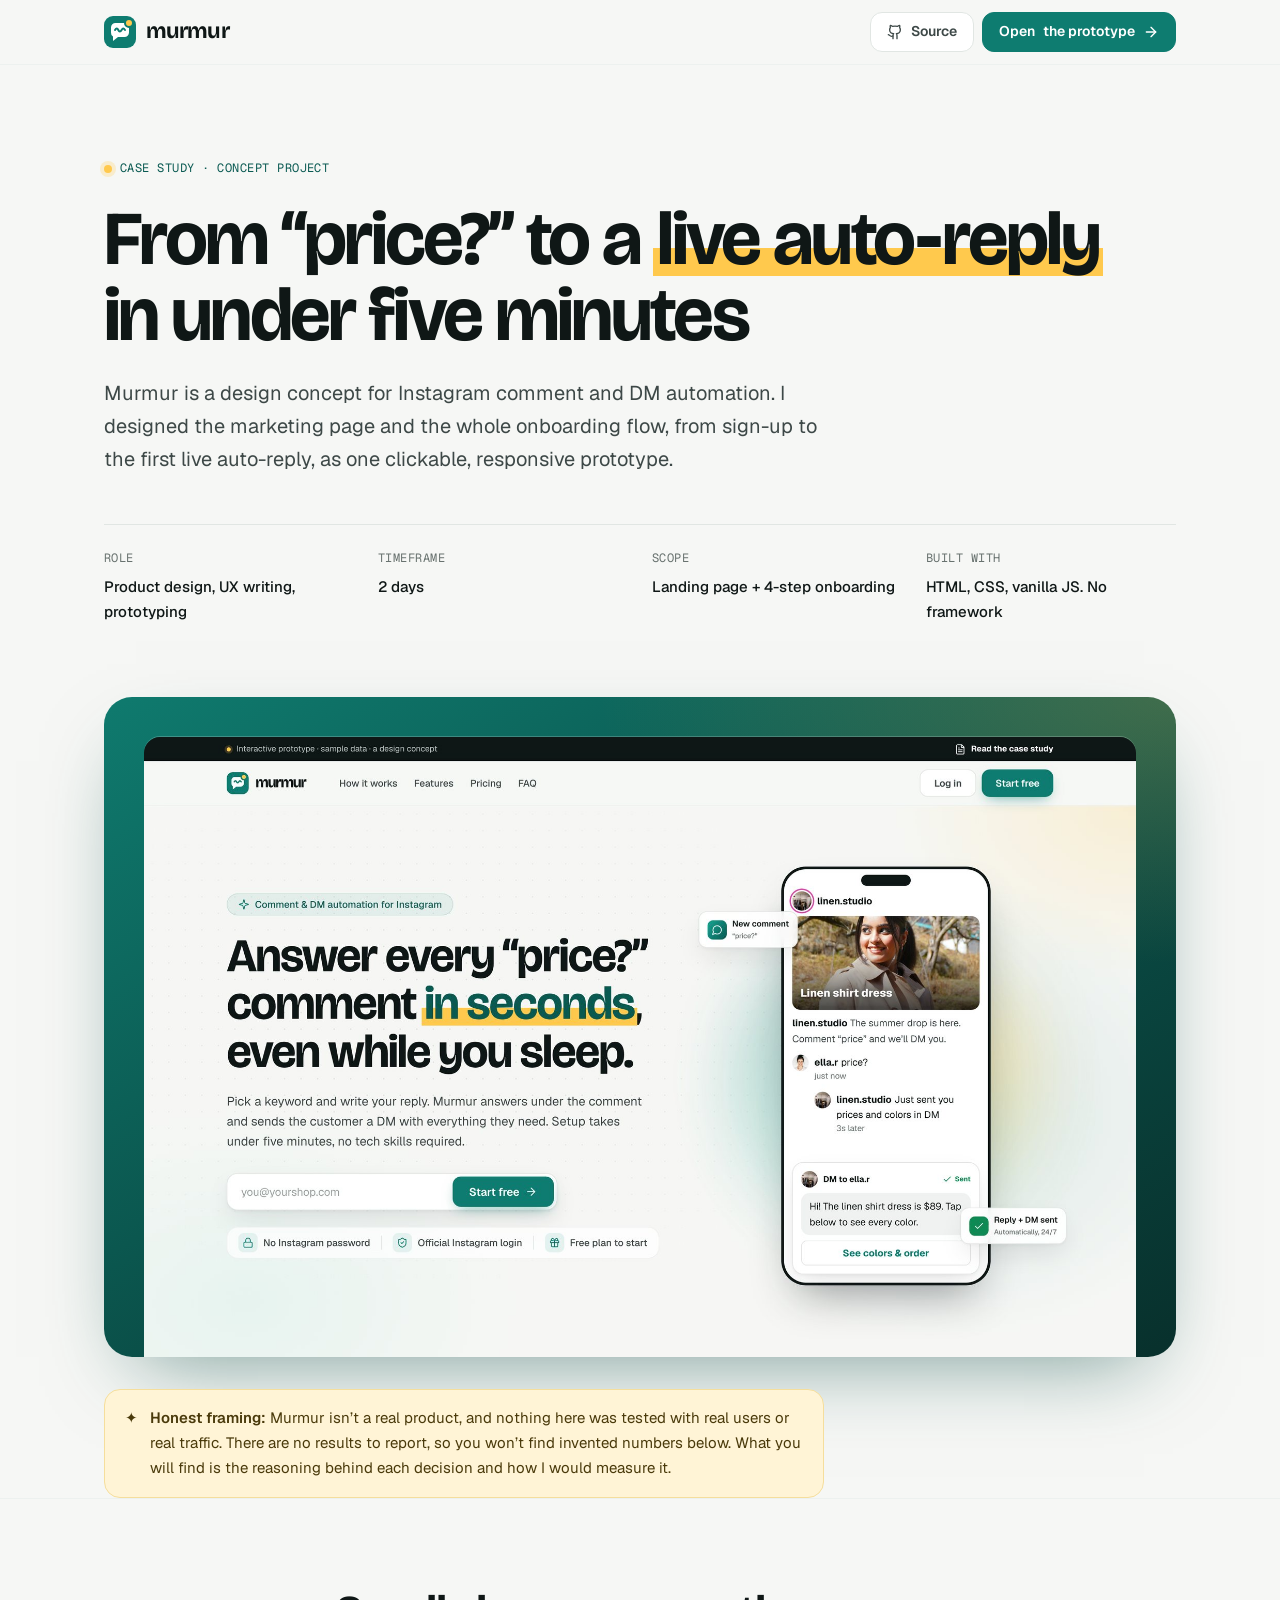
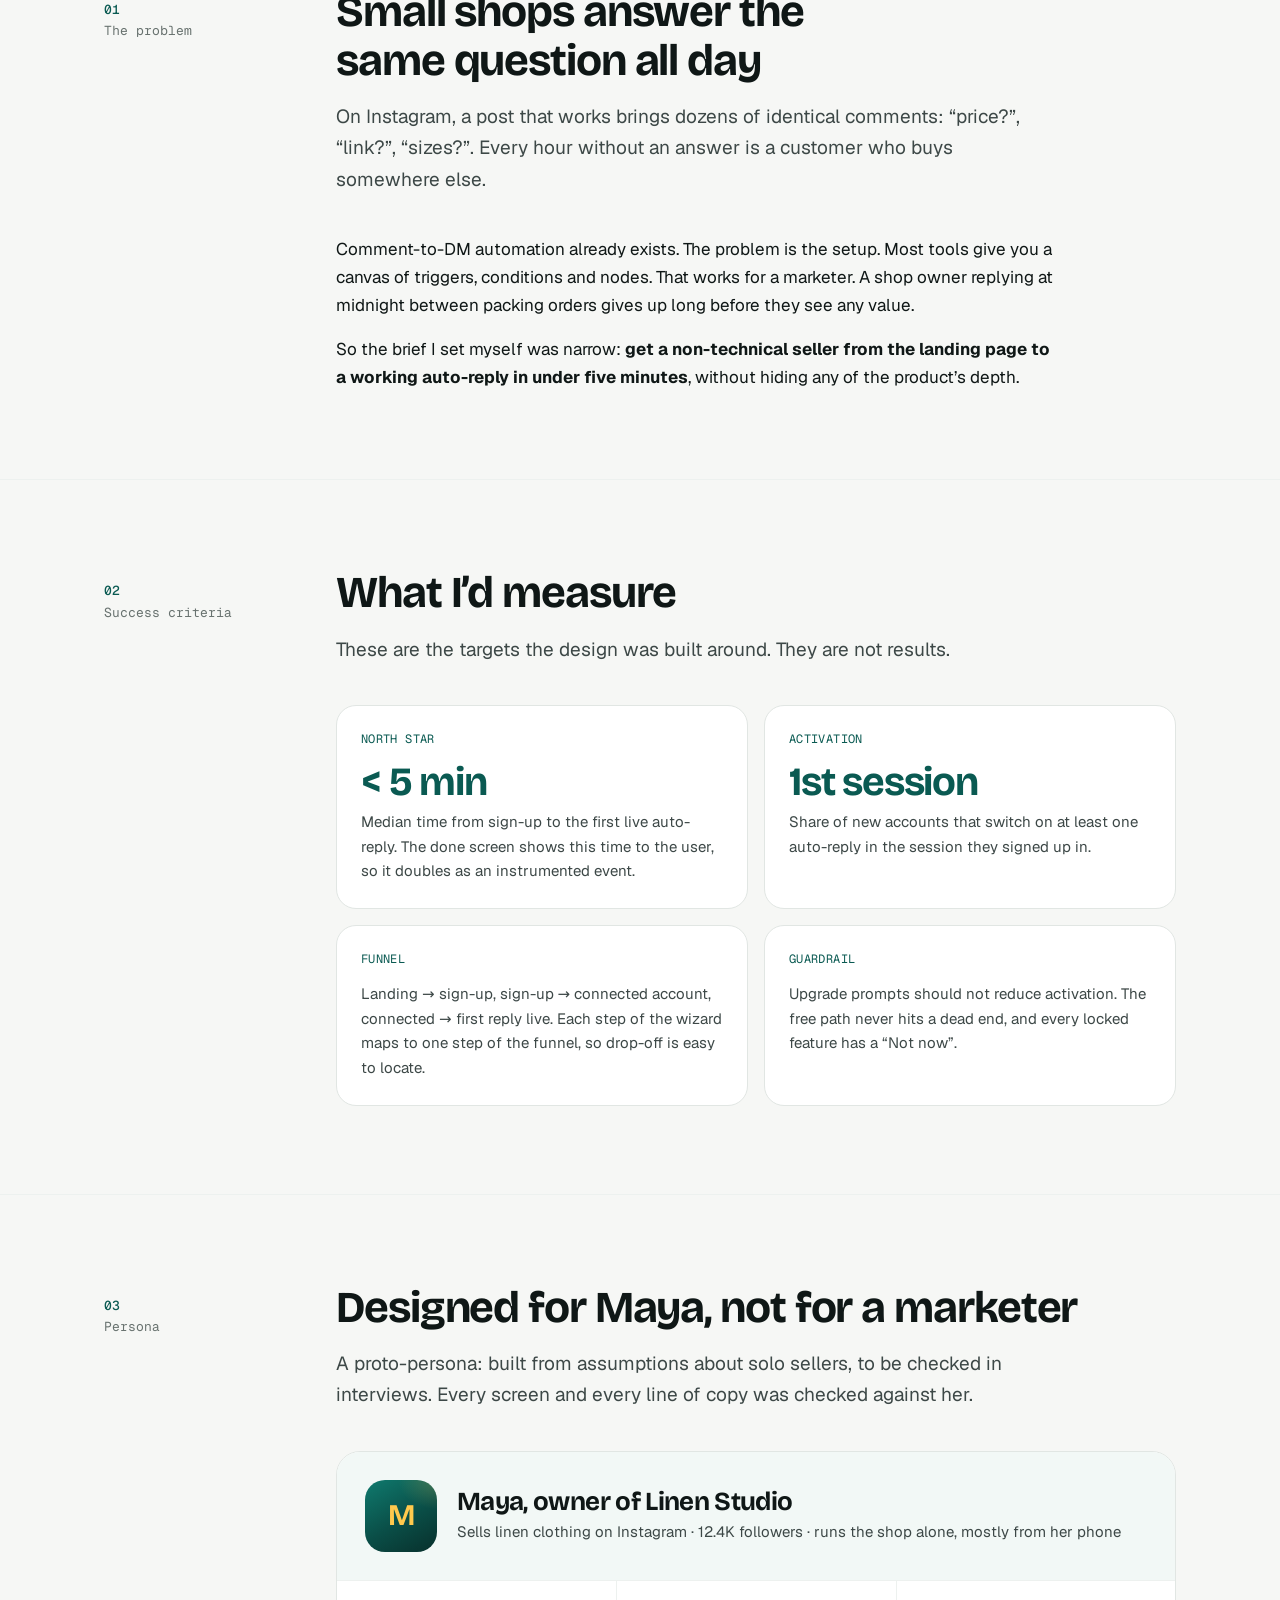
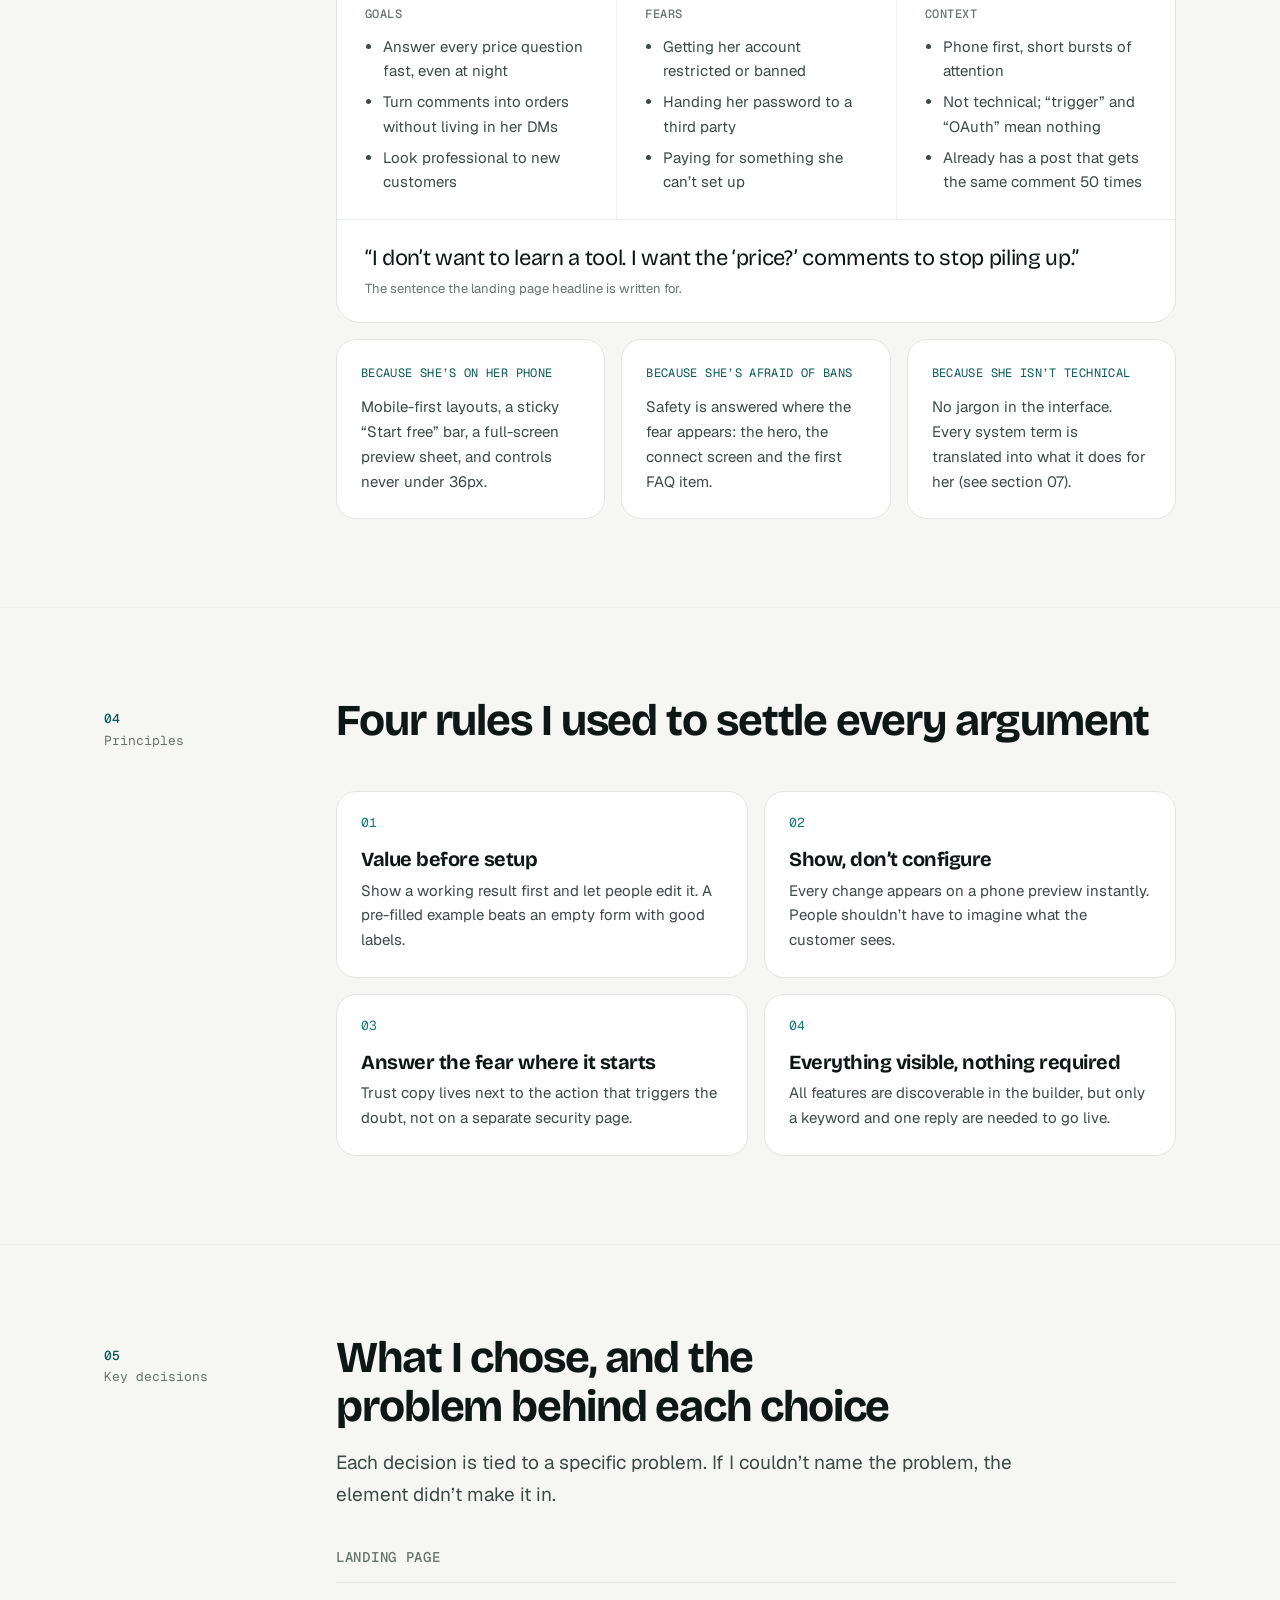
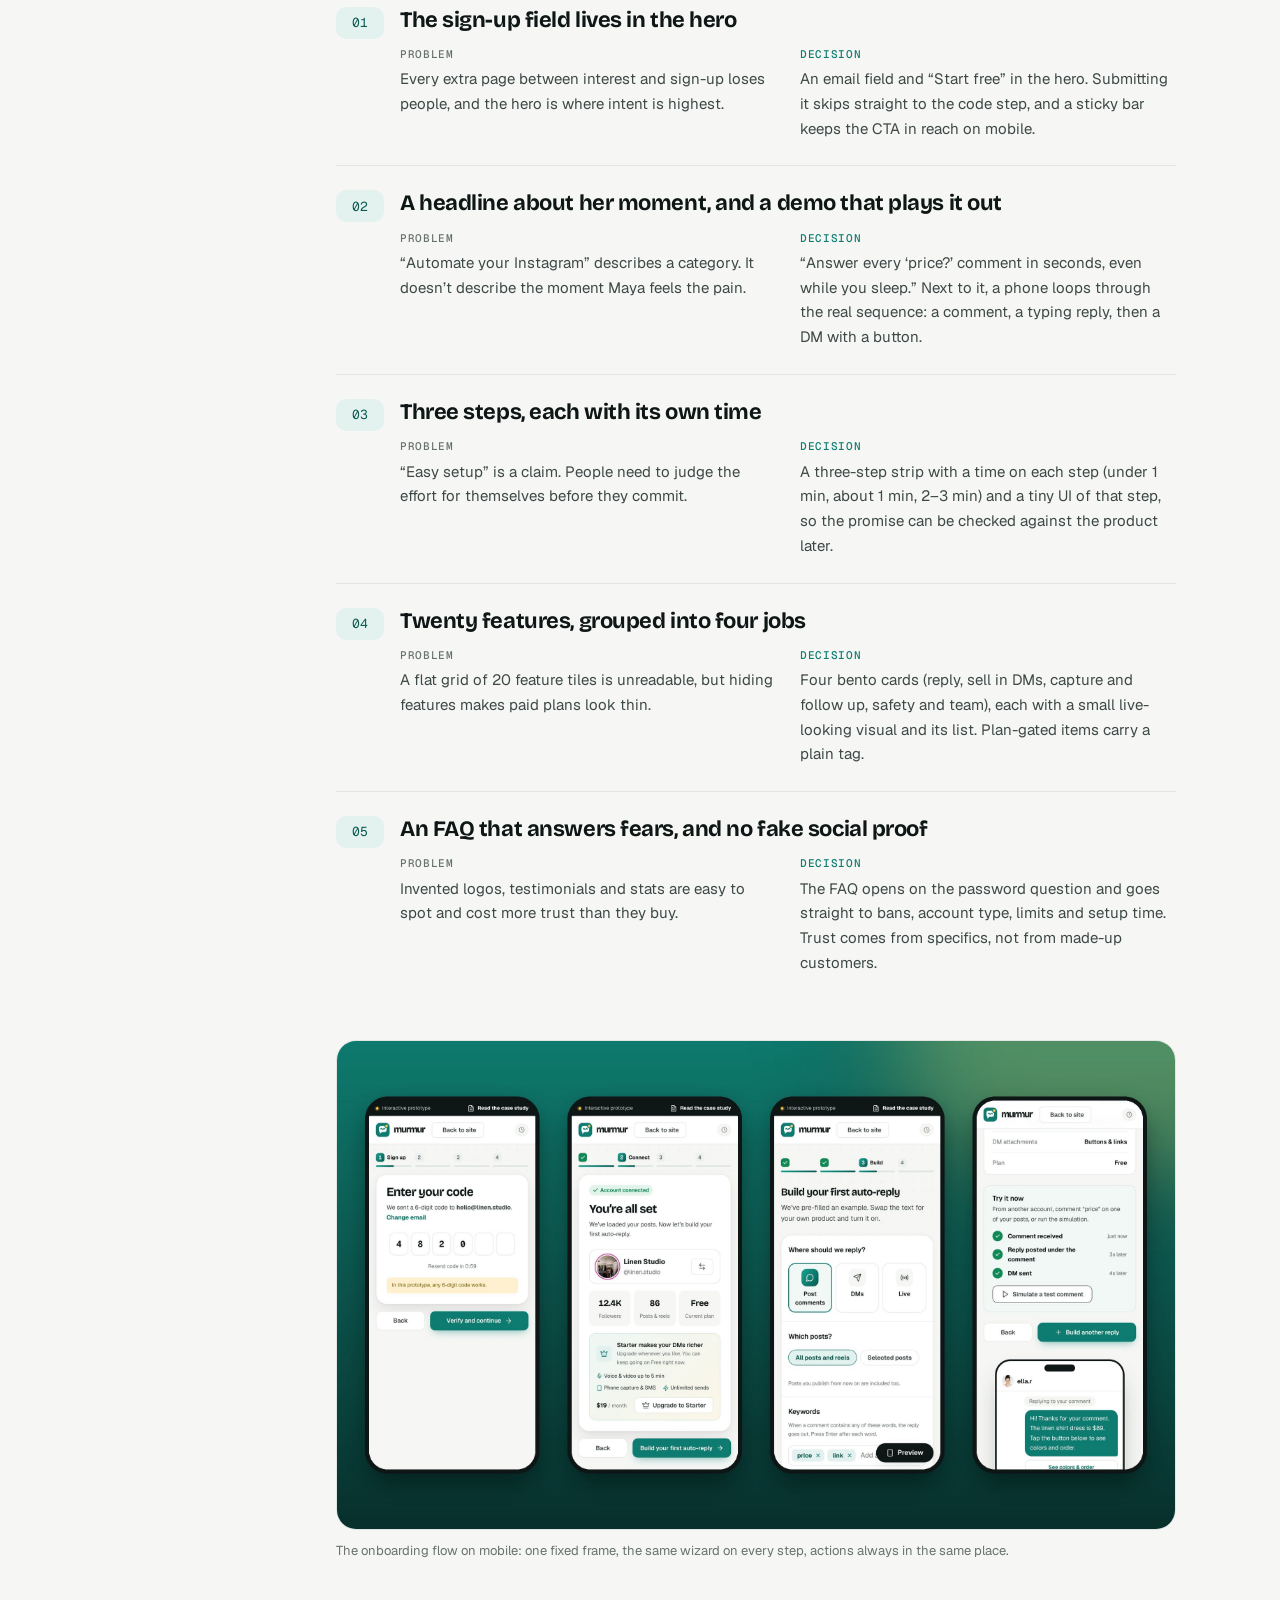
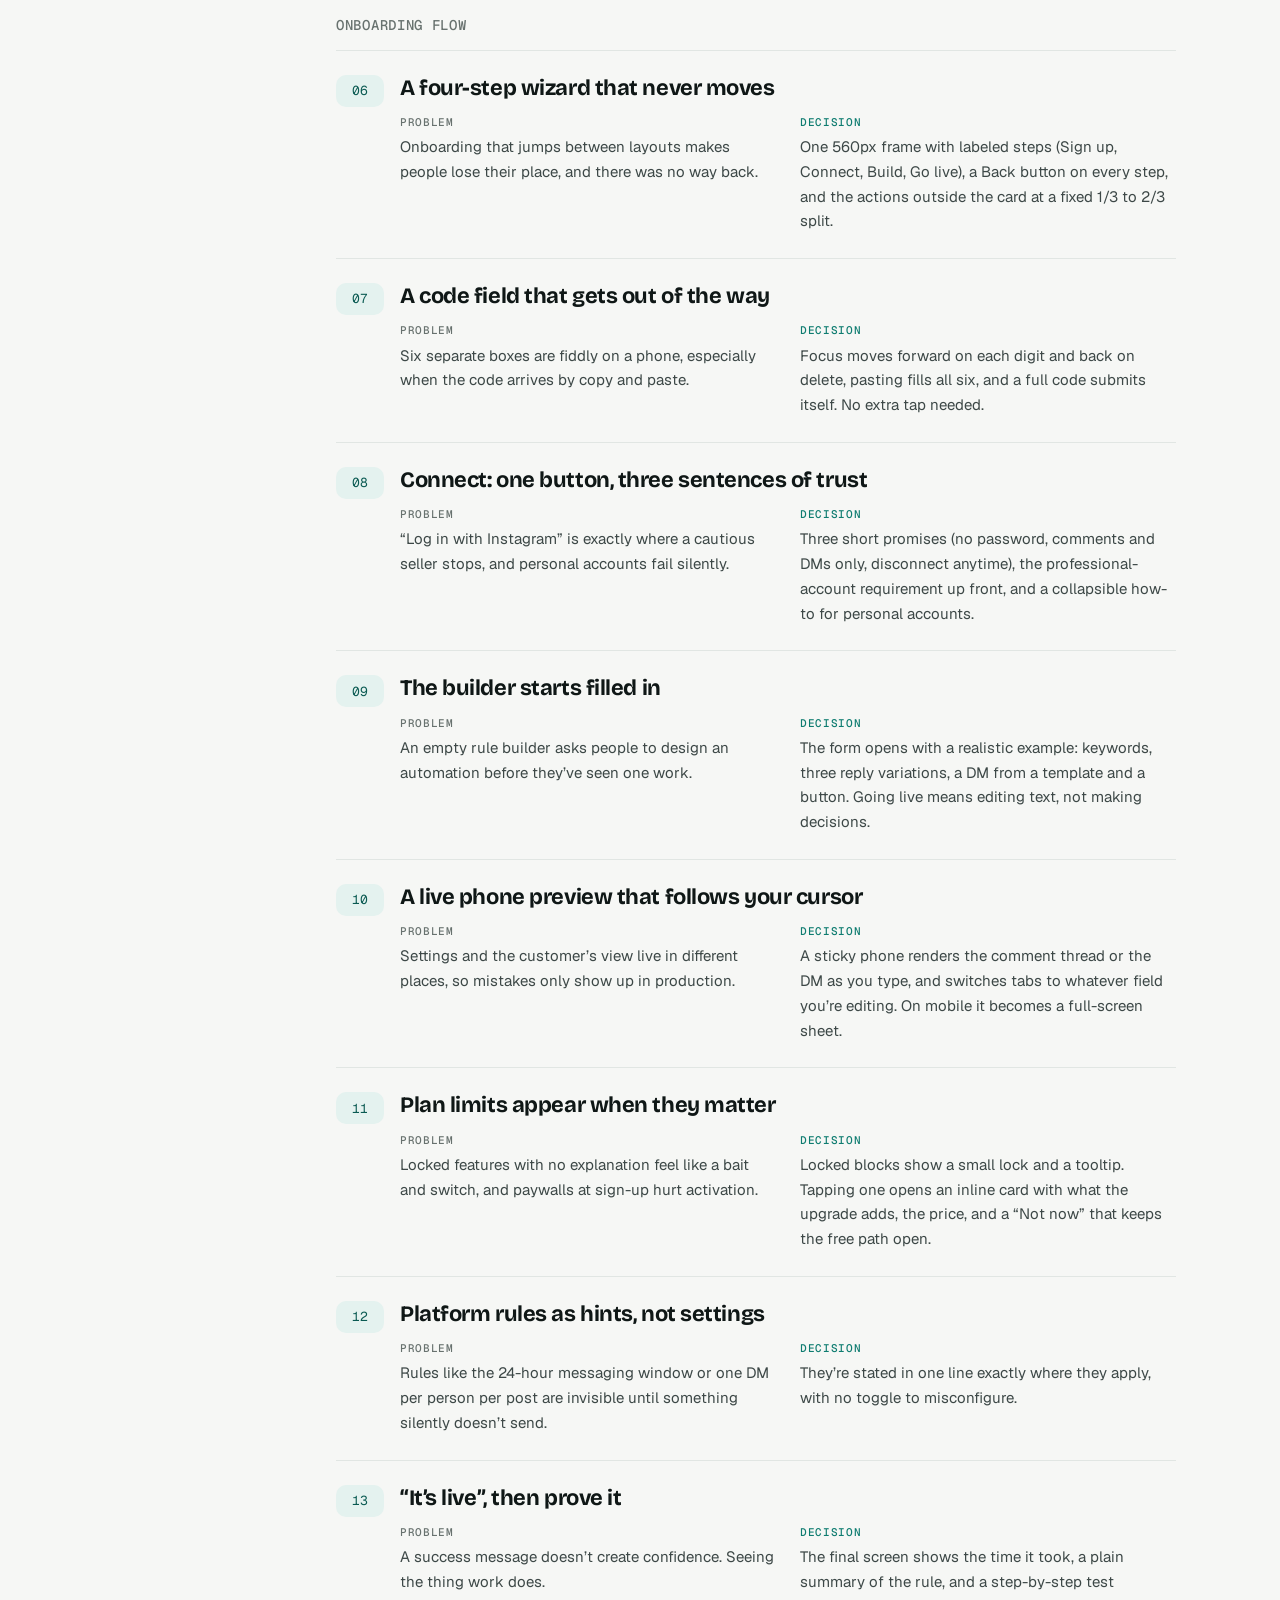
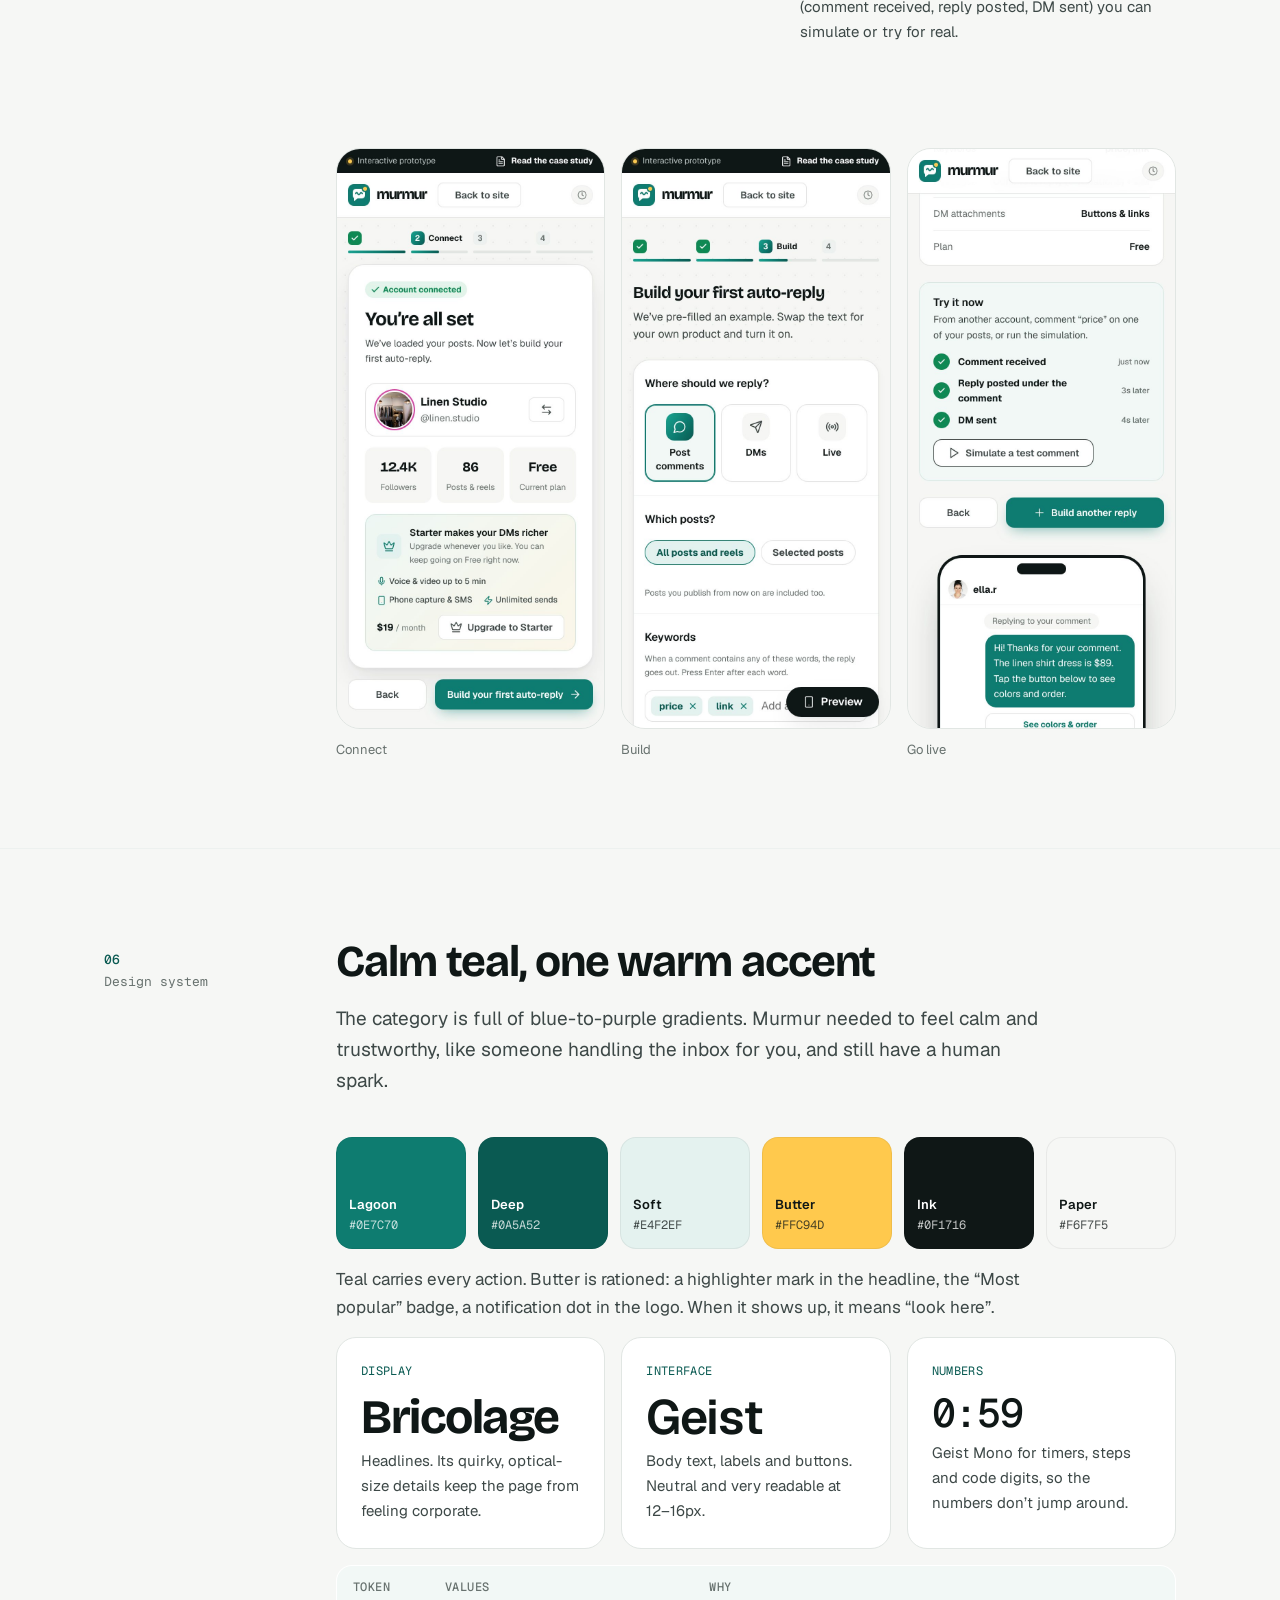
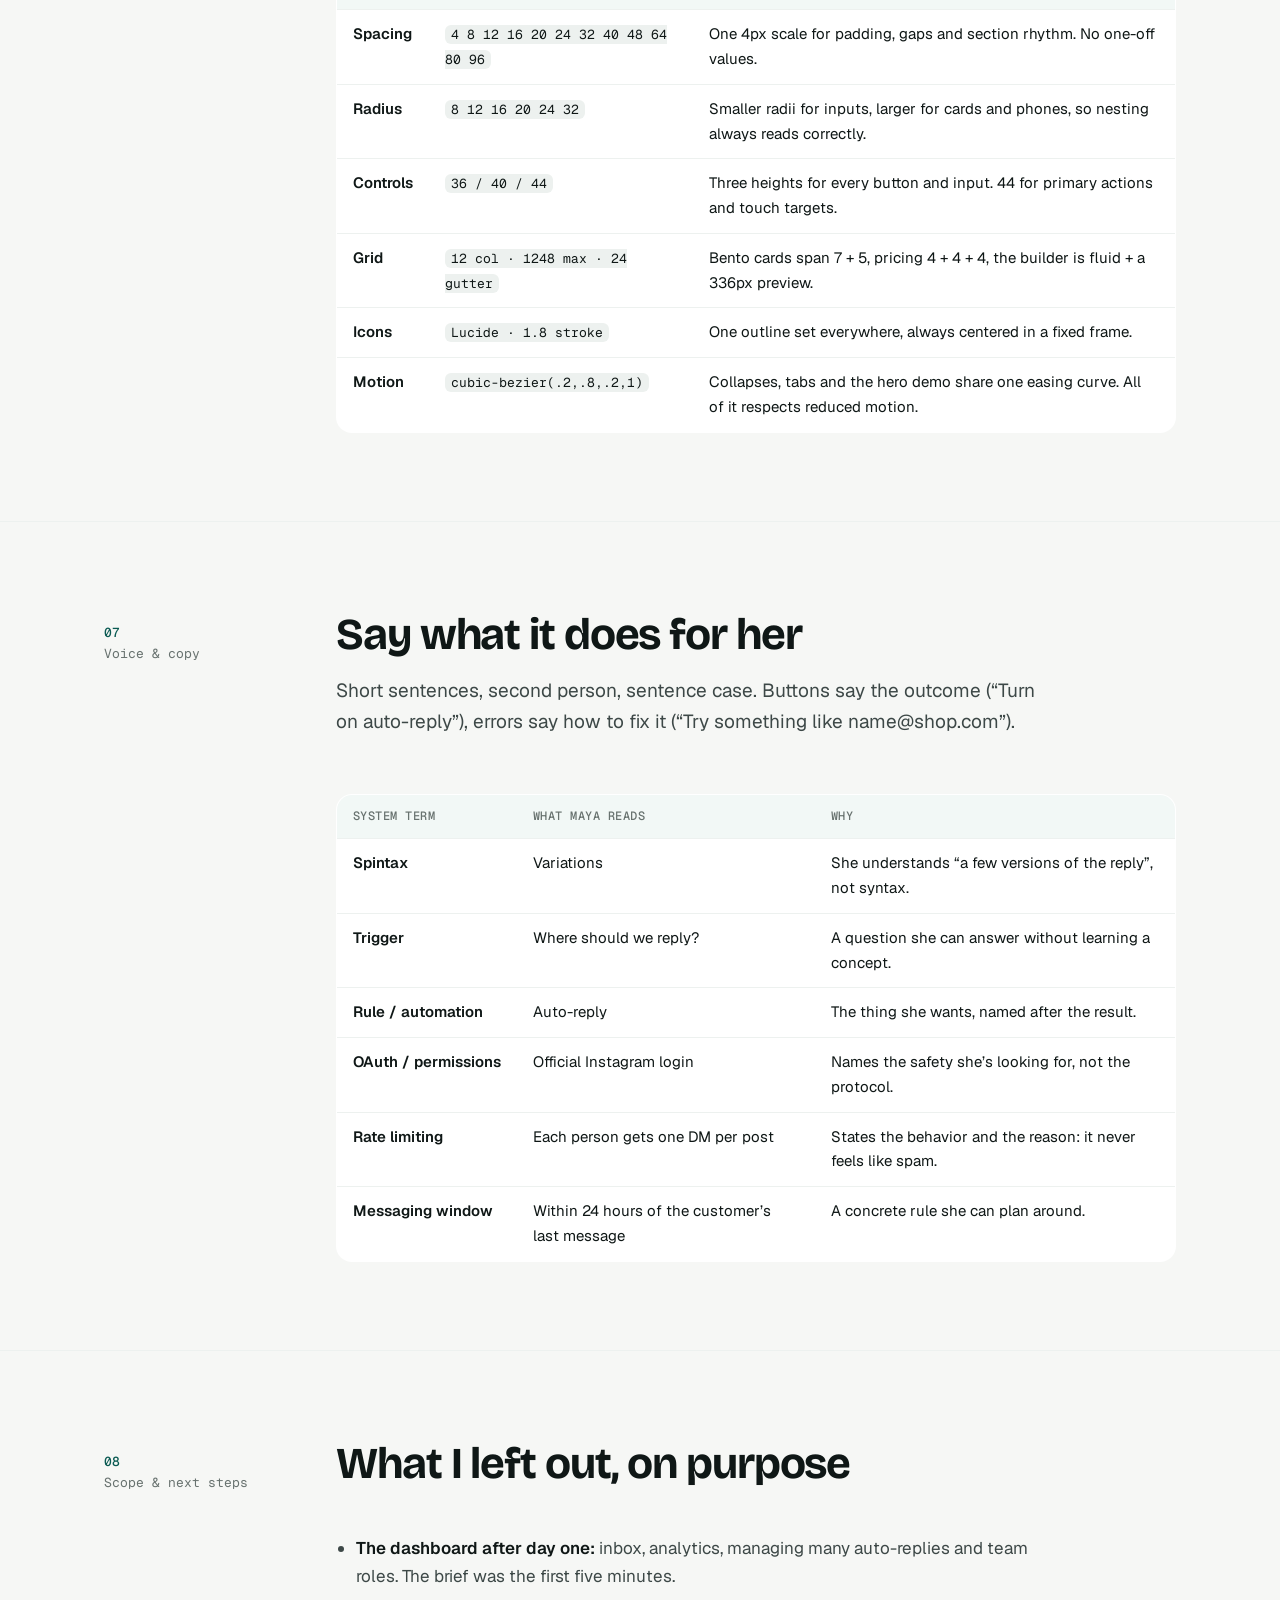
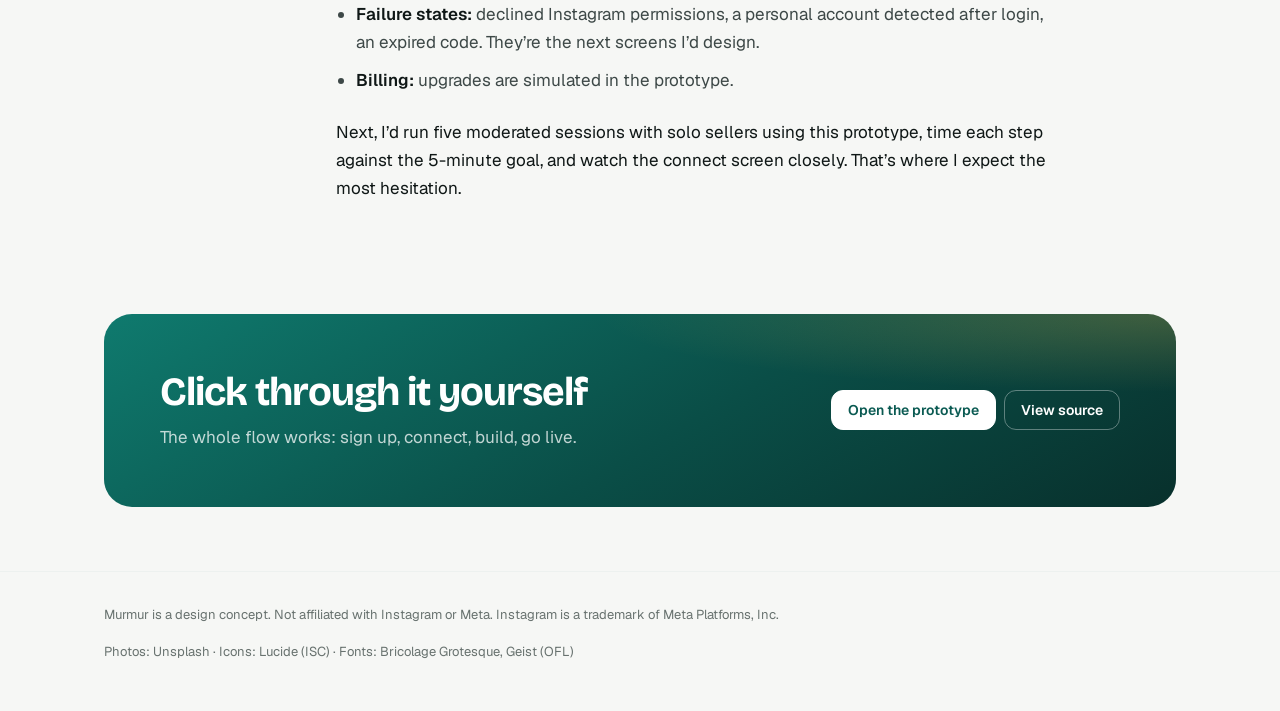
==== commit ac21d0c8: "Point links at itsrezaazizi/murmur-panel Co-Authored-By: Claude Opus 5.5 <noreply@anthropic.com> Cla" ====
--- a/case-study.html
+++ b/case-study.html
@@ -8,7 +8,7 @@
 <meta name="theme-color" content="#0E7C70">
 <meta property="og:title" content="Murmur case study">
 <meta property="og:description" content="How Murmur's onboarding was designed: the problem, the persona, the principles and every key decision behind a five-minute setup.">
-<meta property="og:image" content="https://itsrezaazizi.github.io/murmur/docs/og.jpg">
+<meta property="og:image" content="https://itsrezaazizi.github.io/murmur-panel/docs/og.jpg">
 <meta name="twitter:card" content="summary_large_image">
 <link rel="icon" href="[data-uri]">
 <style>
@@ -168,7 +168,7 @@
 <header class="top"><div class="wrap">
   <a class="logo" href="index.html" aria-label="Murmur prototype"><svg class="logo-svg" viewBox="0 0 32 32" aria-hidden="true"><rect width="32" height="32" rx="9" fill="#0E7C70"/><path d="M7 11.5A4.5 4.5 0 0 1 11.5 7h9A4.5 4.5 0 0 1 25 11.5v5a4.5 4.5 0 0 1-4.5 4.5H14l-5 4v-4.4A4.5 4.5 0 0 1 7 16.5z" fill="#fff"/><path d="M11 14c1.2-1.9 2.4-1.9 3.3 0s2.1 1.9 3.3 0 2.1-1.9 3.4 0" fill="none" stroke="#0E7C70" stroke-width="2" stroke-linecap="round"/><circle cx="25" cy="7" r="4" fill="#FFC94D" stroke="#0E7C70" stroke-width="2"/></svg><span class="logo-word">murmur</span></a>
   <nav>
-    <a class="btn gh" href="https://github.com/itsrezaazizi/murmur"><svg viewBox="0 0 24 24"><path d="M15 22v-4a4.8 4.8 0 0 0-1-3.5c3 0 6-2 6-5.5.08-1.25-.27-2.48-1-3.5.28-1.15.28-2.35 0-3.5 0 0-1 0-3 1.5-2.64-.5-5.36-.5-8 0C6 2 5 2 5 2c-.3 1.15-.3 2.35 0 3.5A5.403 5.403 0 0 0 4 9c0 3.5 3 5.5 6 5.5-.39.49-.68 1.05-.85 1.65-.17.6-.22 1.23-.15 1.85v4"/><path d="M9 18c-4.51 2-5-2-7-2"/></svg>Source</a>
+    <a class="btn gh" href="https://github.com/itsrezaazizi/murmur-panel"><svg viewBox="0 0 24 24"><path d="M15 22v-4a4.8 4.8 0 0 0-1-3.5c3 0 6-2 6-5.5.08-1.25-.27-2.48-1-3.5.28-1.15.28-2.35 0-3.5 0 0-1 0-3 1.5-2.64-.5-5.36-.5-8 0C6 2 5 2 5 2c-.3 1.15-.3 2.35 0 3.5A5.403 5.403 0 0 0 4 9c0 3.5 3 5.5 6 5.5-.39.49-.68 1.05-.85 1.65-.17.6-.22 1.23-.15 1.85v4"/><path d="M9 18c-4.51 2-5-2-7-2"/></svg>Source</a>
     <a class="btn pri" href="index.html">Open<span class="long"> the prototype</span><svg viewBox="0 0 24 24"><path d="M5 12h14"/><path d="m12 5 7 7-7 7"/></svg></a>
   </nav>
 </div></header>
@@ -365,7 +365,7 @@
 <div class="wrap">
   <div class="end">
     <div><h2>Click through it yourself</h2><p>The whole flow works: sign up, connect, build, go live.</p></div>
-    <div style="display:flex;gap:8px;flex-wrap:wrap"><a class="btn" href="index.html">Open the prototype</a><a class="btn ghost" href="https://github.com/itsrezaazizi/murmur">View source</a></div>
+    <div style="display:flex;gap:8px;flex-wrap:wrap"><a class="btn" href="index.html">Open the prototype</a><a class="btn ghost" href="https://github.com/itsrezaazizi/murmur-panel">View source</a></div>
   </div>
 </div>
 </main>
